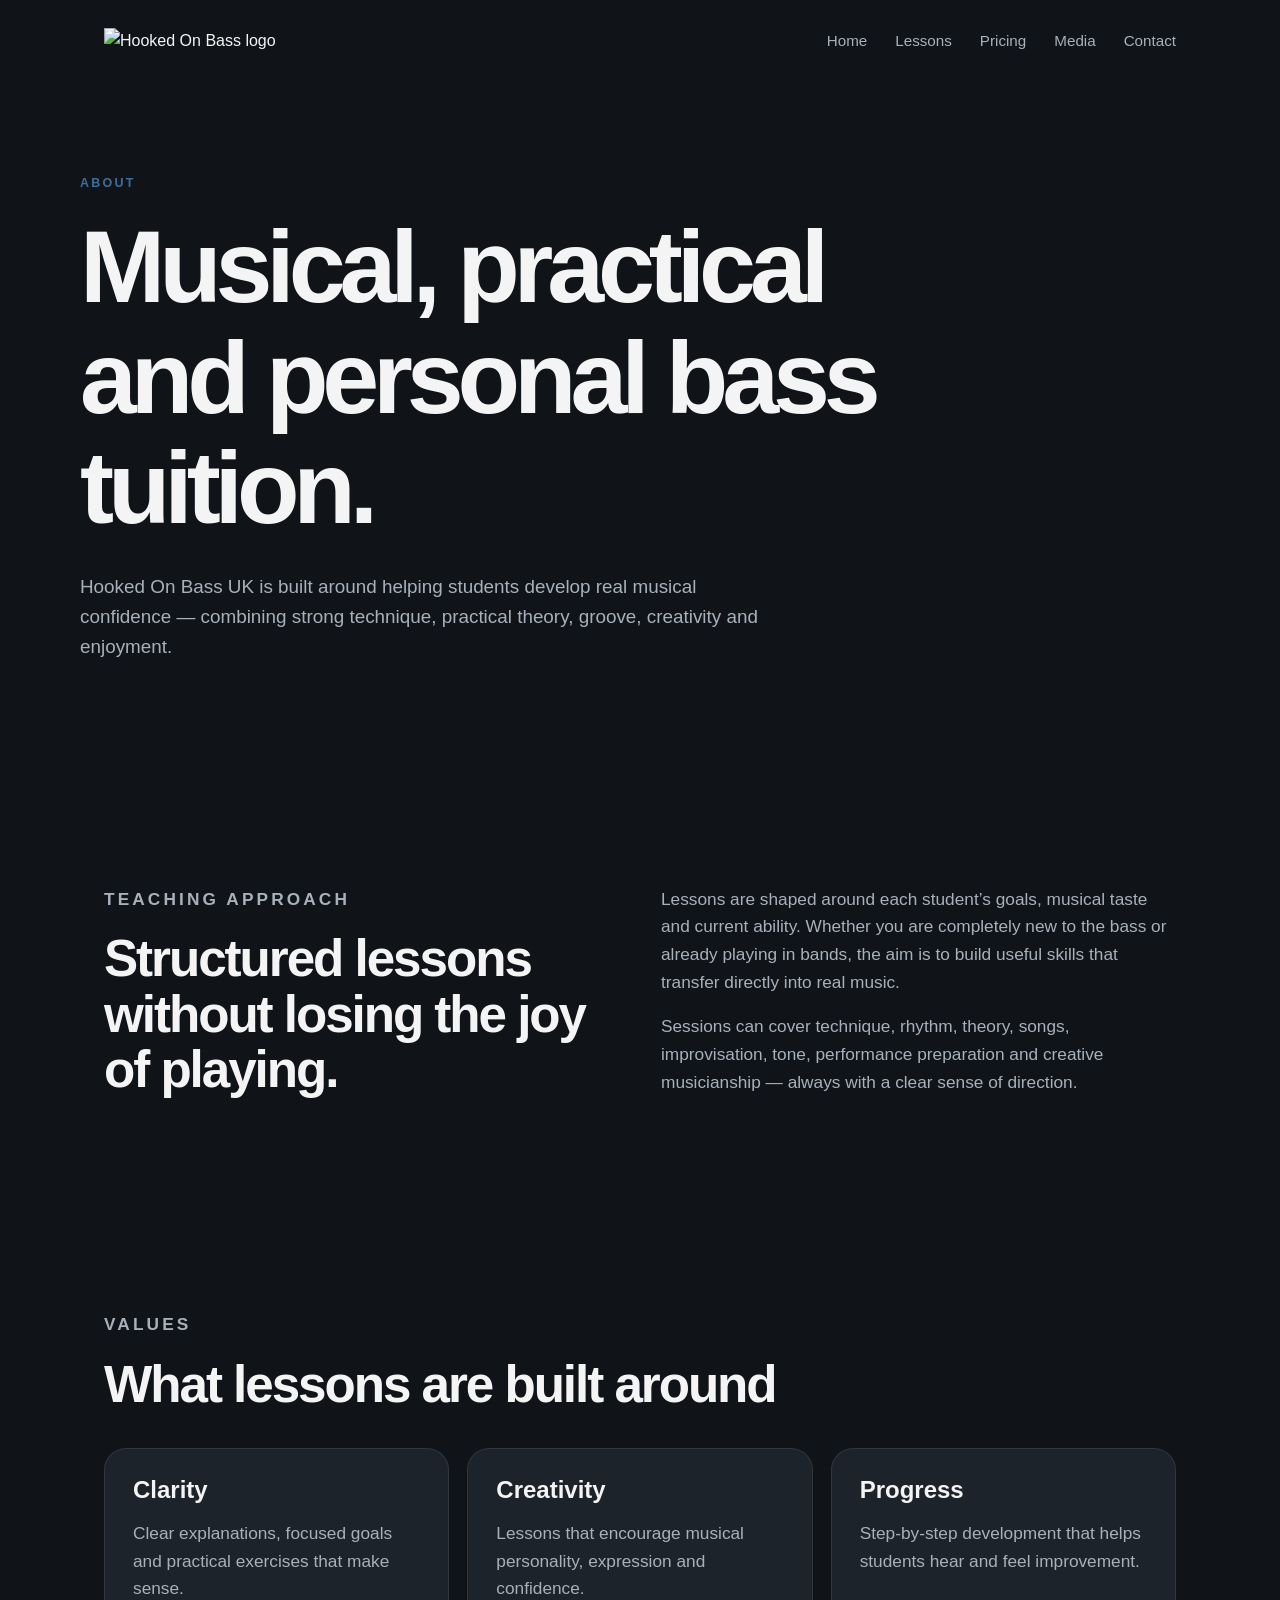
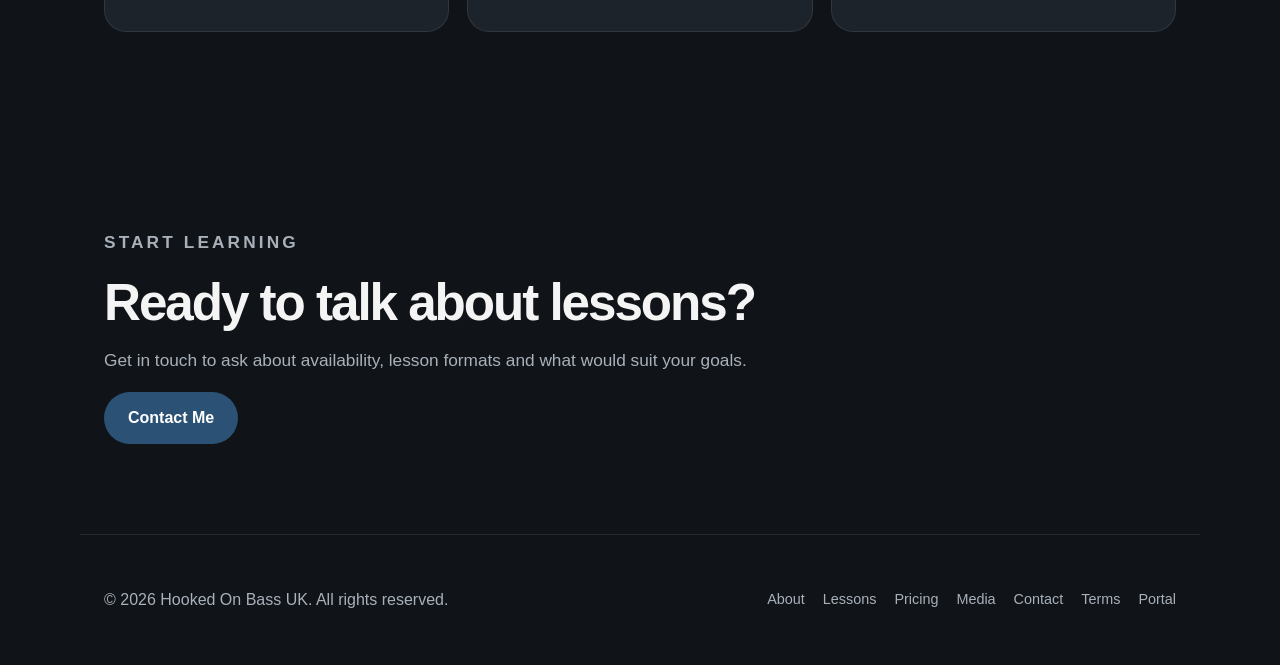
==== about.html @ 7a0a2a99 "Initial Hooked On Bass website" ====
<!DOCTYPE html>
<html lang="en">
<head>
  <meta charset="UTF-8" />
  <meta name="viewport" content="width=device-width, initial-scale=1.0" />
  <title>About | Hooked On Bass UK</title>
  <meta name="description" content="Learn more about Hooked On Bass UK and private bass guitar tuition." />
  <link rel="stylesheet" href="style.css" />
<link rel="icon" type="image/png" href="logos/favicon.png" />
</head>

<body>
  <header class="site-header">
    <a href="index.html" class="logo-link">
      <img src="logos/hooked-on-bass-logo.png" alt="Hooked On Bass logo" class="site-logo" />
    </a>

    <nav class="main-nav">
      <a href="index.html">Home</a>
      <a href="lessons.html">Lessons</a>
      <a href="pricing.html">Pricing</a>
      <a href="media.html">Media</a>
      <a href="contact.html">Contact</a>
    </nav>
  </header>

  <main>
    <section class="hero page-hero">
      <div class="hero-content">
        <p class="eyebrow">About</p>
        <h1>Musical, practical and personal bass tuition.</h1>
        <p class="hero-text">
          Hooked On Bass UK is built around helping students develop real musical confidence —
          combining strong technique, practical theory, groove, creativity and enjoyment.
        </p>
      </div>
    </section>

    <section class="section split-section">
      <div>
        <p class="eyebrow">Teaching Approach</p>
        <h2>Structured lessons without losing the joy of playing.</h2>
      </div>

      <div>
        <p>
          Lessons are shaped around each student’s goals, musical taste and current ability.
          Whether you are completely new to the bass or already playing in bands, the aim is
          to build useful skills that transfer directly into real music.
        </p>

        <p>
          Sessions can cover technique, rhythm, theory, songs, improvisation, tone,
          performance preparation and creative musicianship — always with a clear sense
          of direction.
        </p>
      </div>
    </section>

    <section class="section cards-section">
      <div class="section-heading">
        <p class="eyebrow">Values</p>
        <h2>What lessons are built around</h2>
      </div>

      <div class="card-grid">
        <article class="card">
          <h3>Clarity</h3>
          <p>Clear explanations, focused goals and practical exercises that make sense.</p>
        </article>

        <article class="card">
          <h3>Creativity</h3>
          <p>Lessons that encourage musical personality, expression and confidence.</p>
        </article>

        <article class="card">
          <h3>Progress</h3>
          <p>Step-by-step development that helps students hear and feel improvement.</p>
        </article>
      </div>
    </section>

    <section class="section contact-section">
      <div class="section-inner">
        <p class="eyebrow">Start Learning</p>
        <h2>Ready to talk about lessons?</h2>
        <p>
          Get in touch to ask about availability, lesson formats and what would suit your goals.
        </p>
        <a href="contact.html" class="button primary-button">Contact Me</a>
      </div>
    </section>
  </main>

<footer class="site-footer">
  <div class="footer-inner">
    <p>© <span id="year"></span> Hooked On Bass UK. All rights reserved.</p>

    <nav class="footer-nav">
      <a href="about.html">About</a>
      <a href="lessons.html">Lessons</a>
      <a href="pricing.html">Pricing</a>
      <a href="media.html">Media</a>
      <a href="contact.html">Contact</a>
      <a href="terms.html">Terms</a>
<a href="portal.html">Portal</a>
    </nav>
  </div>
</footer>

  <script src="script.js"></script>
</body>
</html>
---- style.css ----
:root {
  --bg: #101418;
  --bg-soft: #171c22;
  --bg-card: #1c232b;
  --text: #f4f4f4;
  --muted: #a8b0ba;
  --blue: #2b5275;
  --blue-light: #3d6f9d;
  --border: rgba(255, 255, 255, 0.09);
  --max-width: 1120px;
}

* {
  box-sizing: border-box;
}

html {
  scroll-behavior: smooth;
}

body {
  margin: 0;
  background: var(--bg);
  color: var(--text);
  font-family: Arial, Helvetica, sans-serif;
  line-height: 1.6;
}

a {
  color: inherit;
  text-decoration: none;
}

.site-header {
  width: 100%;
  max-width: var(--max-width);
  margin: 0 auto;
  padding: 28px 24px;
  display: flex;
  align-items: center;
  justify-content: space-between;
}

.site-logo {
  width: 190px;
  height: auto;
  display: block;
}

.main-nav {
  display: flex;
  gap: 28px;
  font-size: 0.95rem;
  color: var(--muted);
}

.main-nav a:hover {
  color: var(--text);
}

.hero {
  min-height: 78vh;
  display: flex;
  align-items: center;
  padding: 80px 24px;
}

.hero-content {
  max-width: var(--max-width);
  margin: 0 auto;
  width: 100%;
}

.eyebrow {
  color: var(--blue-light);
  text-transform: uppercase;
  letter-spacing: 0.18em;
  font-size: 0.78rem;
  font-weight: bold;
  margin-bottom: 18px;
}

h1,
h2,
h3 {
  line-height: 1.08;
  margin: 0;
}

h1 {
  max-width: 850px;
  font-size: clamp(3rem, 8vw, 7rem);
  letter-spacing: -0.06em;
}

h2 {
  font-size: clamp(2rem, 4vw, 4rem);
  letter-spacing: -0.04em;
}

h3 {
  font-size: 1.5rem;
}

.hero-text {
  max-width: 680px;
  color: var(--muted);
  font-size: 1.18rem;
  margin: 28px 0 36px;
}

.hero-actions {
  display: flex;
  flex-wrap: wrap;
  gap: 14px;
}

.button {
  display: inline-flex;
  align-items: center;
  justify-content: center;
  border-radius: 999px;
  padding: 13px 24px;
  font-weight: bold;
  transition: 0.2s ease;
}

.primary-button {
  background: var(--blue);
  color: white;
}

.primary-button:hover {
  background: var(--blue-light);
}

.secondary-button {
  border: 1px solid var(--border);
  color: var(--text);
}

.secondary-button:hover {
  border-color: var(--blue-light);
}

.section {
  max-width: var(--max-width);
  margin: 0 auto;
  padding: 90px 24px;
}

.section-inner {
  max-width: 760px;
}

.section p {
  color: var(--muted);
  font-size: 1.08rem;
}

.section-heading {
  max-width: 760px;
  margin-bottom: 36px;
}

.card-grid {
  display: grid;
  grid-template-columns: repeat(3, 1fr);
  gap: 18px;
}

.card {
  background: var(--bg-card);
  border: 1px solid var(--border);
  border-radius: 22px;
  padding: 28px;
}

.card p {
  margin-bottom: 0;
}

.split-section {
  display: grid;
  grid-template-columns: 1fr 1fr;
  gap: 42px;
  align-items: start;
}

.pricing-list {
  background: var(--bg-soft);
  border: 1px solid var(--border);
  border-radius: 22px;
  overflow: hidden;
}

.price-row {
  display: flex;
  justify-content: space-between;
  padding: 22px 26px;
  border-bottom: 1px solid var(--border);
}

.price-row:last-child {
  border-bottom: none;
}

.media-placeholder {
  min-height: 260px;
  border: 1px dashed var(--border);
  border-radius: 22px;
  background: var(--bg-soft);
  display: flex;
  align-items: center;
  justify-content: center;
  color: var(--muted);
}

.portal-preview {
  background: linear-gradient(135deg, rgba(43, 82, 117, 0.22), rgba(255, 255, 255, 0.03));
  border-radius: 28px;
}

.contact-section {
  text-align: left;
}

.site-footer {
  max-width: var(--max-width);
  margin: 0 auto;
  padding: 36px 24px;
  color: var(--muted);
  border-top: 1px solid var(--border);
}

@media (max-width: 800px) {
  .site-header {
    flex-direction: column;
    gap: 22px;
  }

  .main-nav {
    gap: 18px;
    flex-wrap: wrap;
    justify-content: center;
  }

  .site-logo {
    width: 170px;
  }

  .hero {
    min-height: auto;
    padding-top: 60px;
  }

  .card-grid,
  .split-section {
    grid-template-columns: 1fr;
  }

  .section {
    padding: 70px 20px;
  }
}
.page-hero {
  min-height: 55vh;
}

.feature-list {
  display: grid;
  gap: 12px;
}

.feature-item {
  background: var(--bg-soft);
  border: 1px solid var(--border);
  border-radius: 16px;
  padding: 16px 18px;
  color: var(--text);
}
.pricing-cards {
  display: grid;
  grid-template-columns: repeat(3, 1fr);
  gap: 18px;
}

.price-card {
  background: var(--bg-card);
  border: 1px solid var(--border);
  border-radius: 24px;
  padding: 32px;
}

.featured-price {
  border-color: rgba(61, 111, 157, 0.7);
  box-shadow: 0 0 40px rgba(43, 82, 117, 0.18);
}

.price {
  font-size: 2.4rem;
  color: var(--text) !important;
  margin: 24px 0;
  font-weight: bold;
}

.contact-panel {
  background: var(--bg-soft);
  border: 1px solid var(--border);
  border-radius: 24px;
  padding: 32px;
}

.terms-content {
  max-width: 820px;
}

.terms-content h2 {
  font-size: 1.7rem;
  margin-top: 46px;
  margin-bottom: 14px;
}

.terms-content h2:first-child {
  margin-top: 0;
}

@media (max-width: 800px) {
  .pricing-cards {
    grid-template-columns: 1fr;
  }
}
.footer-inner {
  display: flex;
  justify-content: space-between;
  gap: 24px;
  align-items: center;
  flex-wrap: wrap;
}

.footer-nav {
  display: flex;
  gap: 18px;
  flex-wrap: wrap;
  font-size: 0.9rem;
}

.footer-nav a {
  color: var(--muted);
}

.footer-nav a:hover {
  color: var(--text);
}
::selection {
  background: var(--blue);
  color: white;
}

body {
  overflow-x: hidden;
}

img {
  max-width: 100%;
}

.main-nav a,
.footer-nav a {
  position: relative;
}

.main-nav a::after,
.footer-nav a::after {
  content: "";
  position: absolute;
  left: 0;
  bottom: -5px;
  width: 0;
  height: 1px;
  background: var(--blue-light);
  transition: width 0.2s ease;
}

.main-nav a:hover::after,
.footer-nav a:hover::after {
  width: 100%;
}

.card,
.price-card,
.contact-panel,
.media-placeholder {
  transition: transform 0.2s ease, border-color 0.2s ease;
}

.card:hover,
.price-card:hover,
.contact-panel:hover {
  transform: translateY(-4px);
  border-color: rgba(61, 111, 157, 0.55);
}

@media (max-width: 520px) {
  h1 {
    font-size: clamp(2.6rem, 14vw, 4rem);
  }

  .hero-text {
    font-size: 1rem;
  }

  .button {
    width: 100%;
  }

  .hero-actions {
    width: 100%;
  }
}
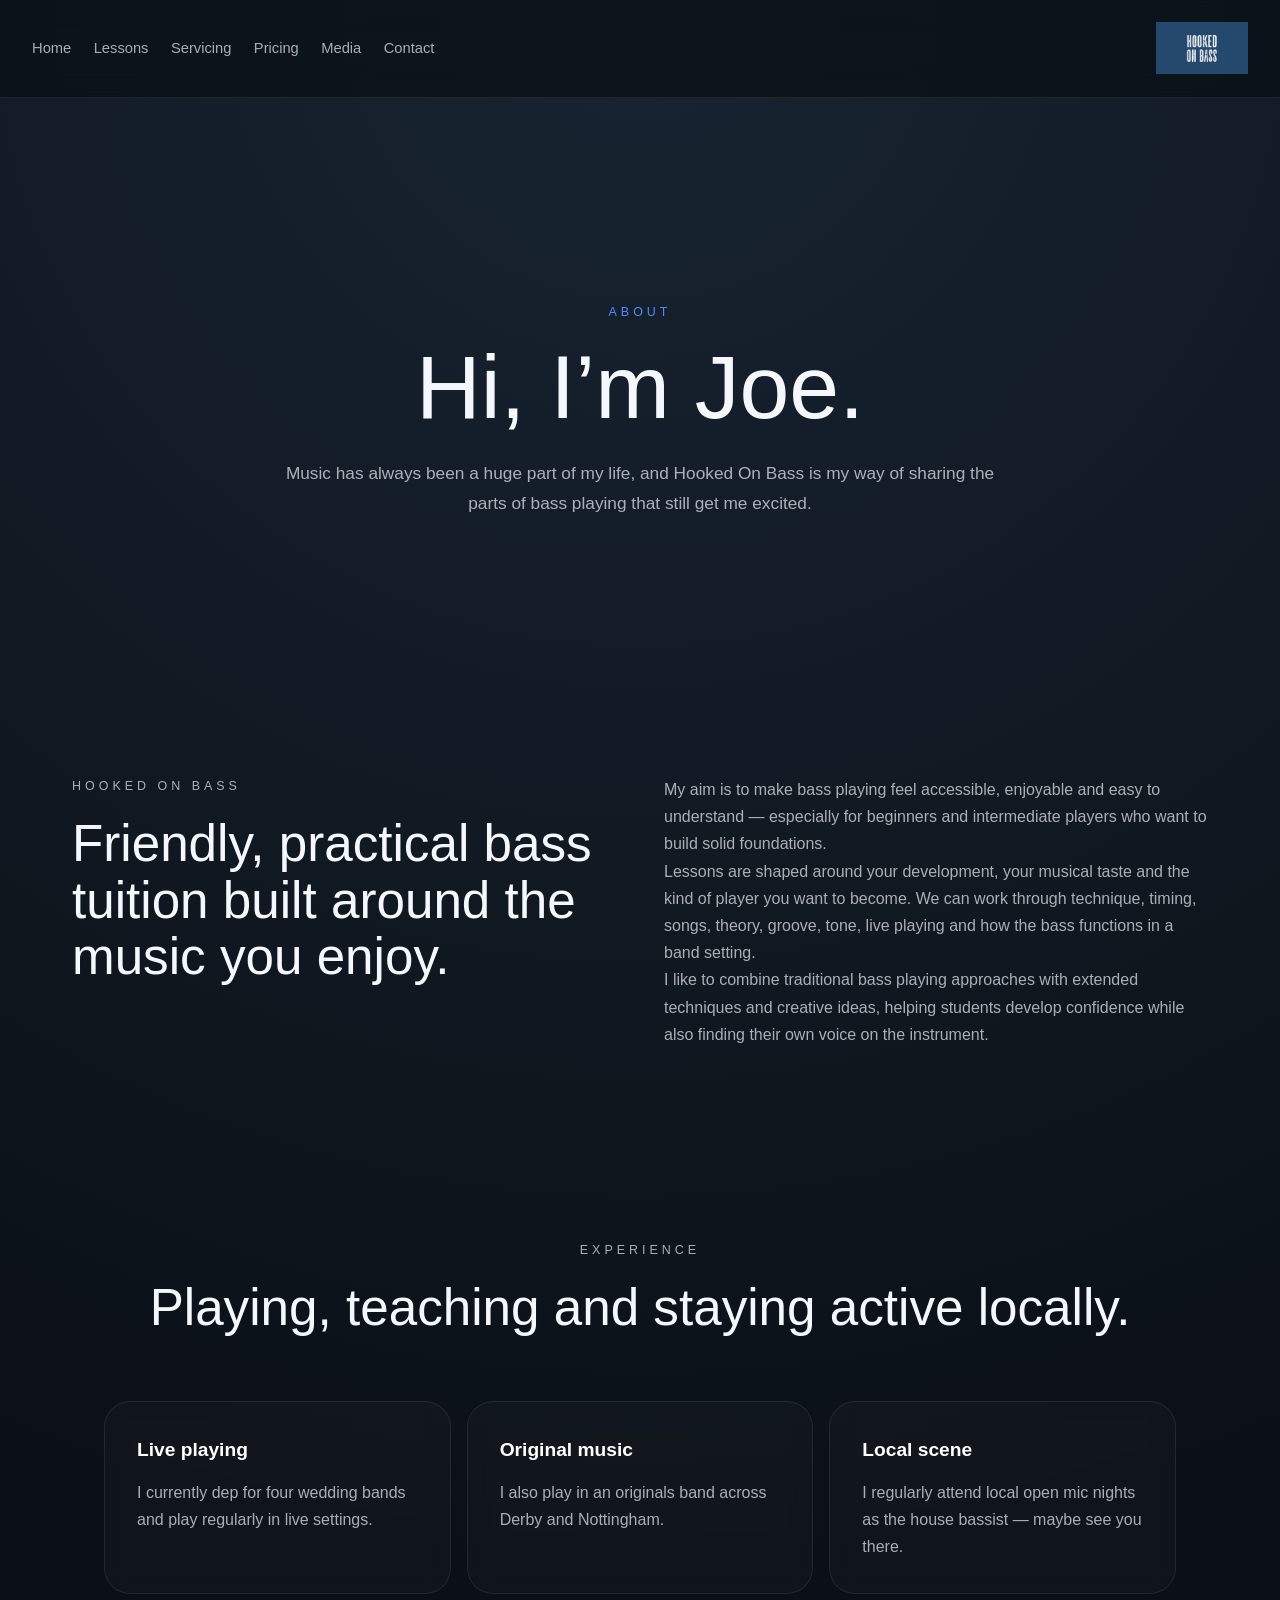
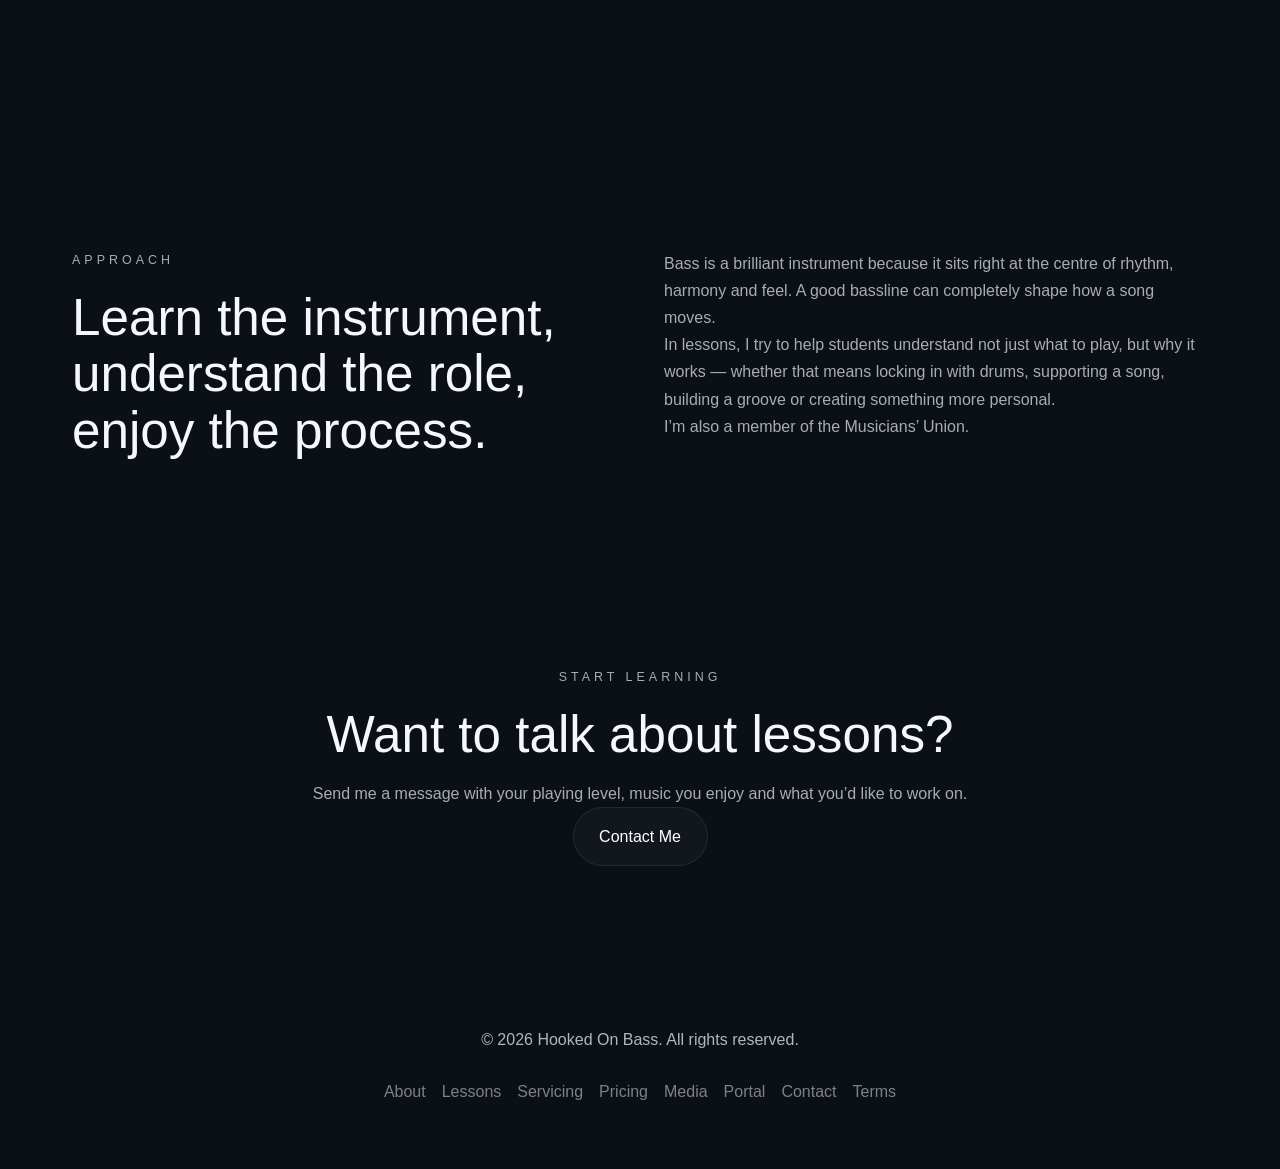
==== commit 51803270: "Updated website pages and styling" ====
--- a/about.html
+++ b/about.html
@@ -3,111 +3,172 @@
 <head>
   <meta charset="UTF-8" />
   <meta name="viewport" content="width=device-width, initial-scale=1.0" />
-  <title>About | Hooked On Bass UK</title>
-  <meta name="description" content="Learn more about Hooked On Bass UK and private bass guitar tuition." />
+
+  <title>About | Hooked On Bass</title>
+
+  <meta
+    name="description"
+    content="About Joe at Hooked On Bass — friendly private bass guitar tuition for beginners and intermediate players."
+  />
+
   <link rel="stylesheet" href="style.css" />
-<link rel="icon" type="image/png" href="logos/favicon.png" />
+  <link rel="icon" type="image/png" href="Logos/favicon.png" />
 </head>
 
 <body>
+
   <header class="site-header">
-    <a href="index.html" class="logo-link">
-      <img src="logos/hooked-on-bass-logo.png" alt="Hooked On Bass logo" class="site-logo" />
-    </a>
 
     <nav class="main-nav">
       <a href="index.html">Home</a>
       <a href="lessons.html">Lessons</a>
+      <a href="servicing.html">Servicing</a>
       <a href="pricing.html">Pricing</a>
       <a href="media.html">Media</a>
       <a href="contact.html">Contact</a>
     </nav>
+
+    <a href="index.html" class="logo-link">
+      <img
+        src="Logos/hooked-on-bass-logo.png"
+        alt="Hooked On Bass logo"
+        class="site-logo"
+      />
+    </a>
+
   </header>
 
   <main>
+
     <section class="hero page-hero">
       <div class="hero-content">
         <p class="eyebrow">About</p>
-        <h1>Musical, practical and personal bass tuition.</h1>
+
+        <h1>Hi, I’m Joe.</h1>
+
         <p class="hero-text">
-          Hooked On Bass UK is built around helping students develop real musical confidence —
-          combining strong technique, practical theory, groove, creativity and enjoyment.
+          Music has always been a huge part of my life, and Hooked On Bass is my way of sharing the parts of bass playing that still get me excited.
         </p>
       </div>
     </section>
 
     <section class="section split-section">
+
       <div>
-        <p class="eyebrow">Teaching Approach</p>
-        <h2>Structured lessons without losing the joy of playing.</h2>
+        <p class="eyebrow">Hooked On Bass</p>
+
+        <h2>Friendly, practical bass tuition built around the music you enjoy.</h2>
       </div>
 
       <div>
         <p>
-          Lessons are shaped around each student’s goals, musical taste and current ability.
-          Whether you are completely new to the bass or already playing in bands, the aim is
-          to build useful skills that transfer directly into real music.
+          My aim is to make bass playing feel accessible, enjoyable and easy to understand — especially for beginners and intermediate players who want to build solid foundations.
         </p>
 
         <p>
-          Sessions can cover technique, rhythm, theory, songs, improvisation, tone,
-          performance preparation and creative musicianship — always with a clear sense
-          of direction.
+          Lessons are shaped around your development, your musical taste and the kind of player you want to become. We can work through technique, timing, songs, theory, groove, tone, live playing and how the bass functions in a band setting.
+        </p>
+
+        <p>
+          I like to combine traditional bass playing approaches with extended techniques and creative ideas, helping students develop confidence while also finding their own voice on the instrument.
         </p>
       </div>
+
     </section>
 
     <section class="section cards-section">
+
       <div class="section-heading">
-        <p class="eyebrow">Values</p>
-        <h2>What lessons are built around</h2>
+        <p class="eyebrow">Experience</p>
+
+        <h2>Playing, teaching and staying active locally.</h2>
       </div>
 
       <div class="card-grid">
+
         <article class="card">
-          <h3>Clarity</h3>
-          <p>Clear explanations, focused goals and practical exercises that make sense.</p>
+          <h3>Live playing</h3>
+          <p>
+            I currently dep for four wedding bands and play regularly in live settings.
+          </p>
         </article>
 
         <article class="card">
-          <h3>Creativity</h3>
-          <p>Lessons that encourage musical personality, expression and confidence.</p>
+          <h3>Original music</h3>
+          <p>
+            I also play in an originals band across Derby and Nottingham.
+          </p>
         </article>
 
         <article class="card">
-          <h3>Progress</h3>
-          <p>Step-by-step development that helps students hear and feel improvement.</p>
+          <h3>Local scene</h3>
+          <p>
+            I regularly attend local open mic nights as the house bassist — maybe see you there.
+          </p>
         </article>
+
       </div>
+
+    </section>
+
+    <section class="section split-section">
+
+      <div>
+        <p class="eyebrow">Approach</p>
+
+        <h2>Learn the instrument, understand the role, enjoy the process.</h2>
+      </div>
+
+      <div>
+        <p>
+          Bass is a brilliant instrument because it sits right at the centre of rhythm, harmony and feel. A good bassline can completely shape how a song moves.
+        </p>
+
+        <p>
+          In lessons, I try to help students understand not just what to play, but why it works — whether that means locking in with drums, supporting a song, building a groove or creating something more personal.
+        </p>
+
+        <p>
+          I’m also a member of the Musicians’ Union.
+        </p>
+      </div>
+
     </section>
 
     <section class="section contact-section">
       <div class="section-inner">
         <p class="eyebrow">Start Learning</p>
-        <h2>Ready to talk about lessons?</h2>
+
+        <h2>Want to talk about lessons?</h2>
+
         <p>
-          Get in touch to ask about availability, lesson formats and what would suit your goals.
+          Send me a message with your playing level, music you enjoy and what you’d like to work on.
         </p>
+
         <a href="contact.html" class="button primary-button">Contact Me</a>
       </div>
     </section>
+
   </main>
 
-<footer class="site-footer">
-  <div class="footer-inner">
-    <p>© <span id="year"></span> Hooked On Bass UK. All rights reserved.</p>
+  <footer class="site-footer">
+    <div class="footer-inner">
 
-    <nav class="footer-nav">
-      <a href="about.html">About</a>
-      <a href="lessons.html">Lessons</a>
-      <a href="pricing.html">Pricing</a>
-      <a href="media.html">Media</a>
-      <a href="contact.html">Contact</a>
-      <a href="terms.html">Terms</a>
-<a href="portal.html">Portal</a>
-    </nav>
-  </div>
-</footer>
+      <p>© <span id="year"></span> Hooked On Bass. All rights reserved.</p>
+
+      <nav class="footer-nav">
+        <a href="about.html">About</a>
+        <a href="lessons.html">Lessons</a>
+        <a href="servicing.html">Servicing</a>
+        <a href="pricing.html">Pricing</a>
+        <a href="media.html">Media</a>
+        <a href="portal.html">Portal</a>
+        <a href="contact.html">Contact</a>
+        <a href="terms.html">Terms</a>
+      </nav>
+
+    </div>
+  </footer>
 
   <script src="script.js"></script>
 </body>
--- a/style.css
+++ b/style.css
@@ -1,17 +1,18 @@
+* {
+  margin: 0;
+  padding: 0;
+  box-sizing: border-box;
+}
+
 :root {
-  --bg: #101418;
-  --bg-soft: #171c22;
-  --bg-card: #1c232b;
-  --text: #f4f4f4;
-  --muted: #a8b0ba;
-  --blue: #2b5275;
-  --blue-light: #3d6f9d;
-  --border: rgba(255, 255, 255, 0.09);
-  --max-width: 1120px;
-}
-
-* {
-  box-sizing: border-box;
+  --bg: #0b1016;
+  --bg-secondary: #111923;
+  --card: #172231;
+  --border: rgba(255,255,255,0.08);
+  --text: #f4f7fb;
+  --muted: rgba(244,247,251,0.68);
+  --accent: #4d8dff;
+  --accent-soft: rgba(77,141,255,0.12);
 }
 
 html {
@@ -19,402 +20,463 @@
 }
 
 body {
-  margin: 0;
+  background:
+    radial-gradient(circle at top, #182432 0%, var(--bg) 55%);
+  color: var(--text);
+  font-family: Arial, sans-serif;
+  line-height: 1.7;
+  overflow-x: hidden;
+  min-height: 100vh;
+}
+
+img {
+  max-width: 100%;
+  display: block;
+}
+
+/* INTRO ANIMATION */
+
+.intro-overlay {
+  position: fixed;
+  inset: 0;
   background: var(--bg);
-  color: var(--text);
-  font-family: Arial, Helvetica, sans-serif;
-  line-height: 1.6;
-}
-
-a {
-  color: inherit;
+  z-index: 9999;
+  pointer-events: none;
+  animation: introFadeOut 0.55s ease forwards;
+  animation-delay: 4.25s;
+}
+
+.intro-logo {
+  position: fixed;
+  left: 50%;
+  top: 50%;
+  width: min(620px, 82vw);
+  transform: translate(-50%, -50%);
+  transform-origin: center center;
+  animation: logoFlight 4.25s cubic-bezier(0.77, 0, 0.175, 1) forwards;
+  filter: drop-shadow(0 0 30px rgba(77,141,255,0.12));
+}
+
+@keyframes logoFlight {
+  0% {
+    opacity: 0;
+    left: 50%;
+    top: 50%;
+    width: min(620px, 82vw);
+    transform: translate(-50%, -50%) scale(0.94);
+  }
+
+  12% {
+    opacity: 1;
+    left: 50%;
+    top: 50%;
+    width: min(620px, 82vw);
+    transform: translate(-50%, -50%) scale(1);
+  }
+
+  68% {
+    opacity: 1;
+    left: 50%;
+    top: 50%;
+    width: min(620px, 82vw);
+    transform: translate(-50%, -50%) scale(1);
+  }
+
+  100% {
+    opacity: 1;
+    left: calc(100vw - 2rem - 46px);
+    top: calc(1.4rem + 46px);
+    width: 92px;
+    transform: translate(-50%, -50%) scale(1);
+  }
+}
+
+@keyframes introFadeOut {
+  to {
+    opacity: 0;
+    visibility: hidden;
+  }
+}
+
+/* HEADER */
+
+.site-header {
+  position: fixed;
+  top: 0;
+  left: 0;
+  width: 100%;
+  height: auto;
+  display: flex;
+  justify-content: space-between;
+  align-items: center;
+  padding: 1.4rem 2rem;
+  z-index: 1000;
+  background: rgba(11,16,22,0.72);
+  backdrop-filter: blur(14px);
+  border-bottom: 1px solid var(--border);
+}
+
+.logo-link {
+  flex-shrink: 0;
+}
+
+.site-logo {
+  width: 92px;
+}
+
+.main-nav {
+  display: flex;
+  gap: 1.4rem;
+  flex-wrap: wrap;
+  align-items: center;
+}
+
+.main-nav a {
+  color: var(--muted);
   text-decoration: none;
-}
-
-.site-header {
-  width: 100%;
-  max-width: var(--max-width);
-  margin: 0 auto;
-  padding: 28px 24px;
+  transition: 0.3s ease;
+  font-size: 0.92rem;
+}
+
+.main-nav a:hover {
+  color: var(--accent);
+}
+
+/* MAIN */
+
+main {
+  padding-top: 140px;
+}
+
+/* HERO */
+
+.hero {
+  min-height: 72vh;
   display: flex;
   align-items: center;
-  justify-content: space-between;
-}
-
-.site-logo {
-  width: 190px;
-  height: auto;
-  display: block;
-}
-
-.main-nav {
+  justify-content: center;
+  text-align: center;
+  padding: 2rem;
+}
+
+.hero-content {
+  max-width: 920px;
+}
+
+.eyebrow {
+  text-transform: uppercase;
+  letter-spacing: 4px;
+  font-size: 0.78rem;
+  color: var(--accent);
+  margin-bottom: 1.2rem;
+}
+
+.hero h1 {
+  font-size: clamp(3rem, 7vw, 6rem);
+  font-weight: 300;
+  line-height: 1.02;
+  margin-bottom: 1.6rem;
+}
+
+.hero-text {
+  max-width: 720px;
+  margin: auto;
+  color: var(--muted);
+  font-size: 1.08rem;
+}
+
+/* BUTTONS */
+
+.hero-buttons {
+  margin-top: 2.2rem;
   display: flex;
-  gap: 28px;
-  font-size: 0.95rem;
-  color: var(--muted);
-}
-
-.main-nav a:hover {
-  color: var(--text);
-}
-
-.hero {
-  min-height: 78vh;
-  display: flex;
-  align-items: center;
-  padding: 80px 24px;
-}
-
-.hero-content {
-  max-width: var(--max-width);
-  margin: 0 auto;
+  justify-content: center;
+  gap: 1rem;
+  flex-wrap: wrap;
+}
+
+.hero-buttons a,
+.button,
+.primary-button,
+.secondary-button {
+  text-decoration: none;
+  color: white;
+  border: 1px solid var(--border);
+  background: rgba(255,255,255,0.03);
+  padding: 0.95rem 1.6rem;
+  border-radius: 999px;
+  transition: 0.3s ease;
+  display: inline-block;
+}
+
+.hero-buttons a:hover,
+.button:hover,
+.primary-button:hover,
+.secondary-button:hover {
+  background: var(--accent);
+  border-color: var(--accent);
+  transform: translateY(-2px);
+}
+
+/* PHOTOS */
+
+.media-grid {
+  display: grid;
+  grid-template-columns: repeat(auto-fit, minmax(280px, 1fr));
+  gap: 1rem;
+  padding: 2rem;
+  max-width: 1400px;
+  margin: auto;
+}
+
+.media-grid img {
   width: 100%;
-}
-
-.eyebrow {
-  color: var(--blue-light);
-  text-transform: uppercase;
-  letter-spacing: 0.18em;
-  font-size: 0.78rem;
-  font-weight: bold;
-  margin-bottom: 18px;
-}
-
-h1,
-h2,
-h3 {
-  line-height: 1.08;
-  margin: 0;
-}
-
-h1 {
-  max-width: 850px;
-  font-size: clamp(3rem, 8vw, 7rem);
-  letter-spacing: -0.06em;
-}
-
-h2 {
-  font-size: clamp(2rem, 4vw, 4rem);
-  letter-spacing: -0.04em;
-}
-
-h3 {
-  font-size: 1.5rem;
-}
-
-.hero-text {
-  max-width: 680px;
-  color: var(--muted);
-  font-size: 1.18rem;
-  margin: 28px 0 36px;
-}
-
-.hero-actions {
-  display: flex;
-  flex-wrap: wrap;
-  gap: 14px;
-}
-
-.button {
-  display: inline-flex;
-  align-items: center;
-  justify-content: center;
-  border-radius: 999px;
-  padding: 13px 24px;
-  font-weight: bold;
-  transition: 0.2s ease;
-}
-
-.primary-button {
-  background: var(--blue);
+  height: 460px;
+  object-fit: cover;
+  border-radius: 24px;
+  border: 1px solid var(--border);
+}
+
+/* VIDEO */
+
+.video-section {
+  padding: 4rem 2rem;
+  max-width: 1100px;
+  margin: auto;
+}
+
+.video-section iframe {
+  width: 100%;
+  aspect-ratio: 16 / 9;
+  border: none;
+  border-radius: 24px;
+  border: 1px solid var(--border);
+}
+
+/* CARDS / NAVIGATION */
+
+.navigation-links,
+.card-grid,
+.pricing-cards {
+  display: grid;
+  grid-template-columns: repeat(auto-fit, minmax(240px, 1fr));
+  gap: 1rem;
+  max-width: 1200px;
+  margin: 4rem auto;
+  padding: 0 2rem;
+}
+
+.navigation-links a,
+.card,
+.price-card,
+.contact-panel,
+.media-placeholder,
+.feature-item,
+.pricing-list {
+  background: rgba(255,255,255,0.025);
+  border: 1px solid var(--border);
+  border-radius: 26px;
+  padding: 2rem;
   color: white;
-}
-
-.primary-button:hover {
-  background: var(--blue-light);
-}
-
-.secondary-button {
-  border: 1px solid var(--border);
-  color: var(--text);
-}
-
-.secondary-button:hover {
-  border-color: var(--blue-light);
-}
-
-.section {
-  max-width: var(--max-width);
-  margin: 0 auto;
-  padding: 90px 24px;
-}
-
-.section-inner {
-  max-width: 760px;
-}
-
+  text-decoration: none;
+  transition: 0.35s ease;
+  backdrop-filter: blur(10px);
+}
+
+.navigation-links a:hover,
+.card:hover,
+.price-card:hover {
+  transform: translateY(-4px);
+  background: var(--accent-soft);
+  border-color: rgba(77,141,255,0.35);
+}
+
+.navigation-links h3,
+.card h3,
+.price-card h3 {
+  margin-bottom: 0.8rem;
+  font-size: 1.2rem;
+}
+
+.navigation-links p,
+.card p,
+.price-card p,
 .section p {
   color: var(--muted);
-  font-size: 1.08rem;
+}
+
+/* GENERIC SECTIONS FOR OTHER PAGES */
+
+.section {
+  padding: 6rem 2rem;
+  max-width: 1200px;
+  margin: auto;
+}
+
+.section-inner {
+  max-width: 850px;
+  margin: auto;
+  text-align: center;
 }
 
 .section-heading {
-  max-width: 760px;
-  margin-bottom: 36px;
-}
-
-.card-grid {
-  display: grid;
-  grid-template-columns: repeat(3, 1fr);
-  gap: 18px;
-}
-
-.card {
-  background: var(--bg-card);
-  border: 1px solid var(--border);
-  border-radius: 22px;
-  padding: 28px;
-}
-
-.card p {
-  margin-bottom: 0;
+  text-align: center;
+  margin-bottom: 3rem;
+}
+
+.section-heading h2,
+.section h2 {
+  font-size: clamp(2rem, 4vw, 3.2rem);
+  font-weight: 300;
+  line-height: 1.1;
+  margin-bottom: 1rem;
 }
 
 .split-section {
   display: grid;
   grid-template-columns: 1fr 1fr;
-  gap: 42px;
+  gap: 3rem;
   align-items: start;
 }
 
-.pricing-list {
-  background: var(--bg-soft);
-  border: 1px solid var(--border);
-  border-radius: 22px;
-  overflow: hidden;
-}
-
-.price-row {
-  display: flex;
-  justify-content: space-between;
-  padding: 22px 26px;
-  border-bottom: 1px solid var(--border);
-}
-
-.price-row:last-child {
-  border-bottom: none;
-}
-
-.media-placeholder {
-  min-height: 260px;
-  border: 1px dashed var(--border);
-  border-radius: 22px;
-  background: var(--bg-soft);
-  display: flex;
-  align-items: center;
-  justify-content: center;
-  color: var(--muted);
-}
-
-.portal-preview {
-  background: linear-gradient(135deg, rgba(43, 82, 117, 0.22), rgba(255, 255, 255, 0.03));
-  border-radius: 28px;
-}
-
-.contact-section {
-  text-align: left;
-}
-
-.site-footer {
-  max-width: var(--max-width);
-  margin: 0 auto;
-  padding: 36px 24px;
-  color: var(--muted);
-  border-top: 1px solid var(--border);
-}
-
-@media (max-width: 800px) {
-  .site-header {
-    flex-direction: column;
-    gap: 22px;
-  }
-
-  .main-nav {
-    gap: 18px;
-    flex-wrap: wrap;
-    justify-content: center;
-  }
-
-  .site-logo {
-    width: 170px;
-  }
-
-  .hero {
-    min-height: auto;
-    padding-top: 60px;
-  }
-
-  .card-grid,
-  .split-section {
-    grid-template-columns: 1fr;
-  }
-
-  .section {
-    padding: 70px 20px;
-  }
-}
 .page-hero {
-  min-height: 55vh;
+  min-height: 60vh;
 }
 
 .feature-list {
   display: grid;
-  gap: 12px;
-}
-
-.feature-item {
-  background: var(--bg-soft);
-  border: 1px solid var(--border);
-  border-radius: 16px;
-  padding: 16px 18px;
-  color: var(--text);
-}
-.pricing-cards {
-  display: grid;
-  grid-template-columns: repeat(3, 1fr);
-  gap: 18px;
-}
-
-.price-card {
-  background: var(--bg-card);
-  border: 1px solid var(--border);
-  border-radius: 24px;
-  padding: 32px;
-}
-
-.featured-price {
-  border-color: rgba(61, 111, 157, 0.7);
-  box-shadow: 0 0 40px rgba(43, 82, 117, 0.18);
+  gap: 1rem;
 }
 
 .price {
   font-size: 2.4rem;
   color: var(--text) !important;
-  margin: 24px 0;
-  font-weight: bold;
-}
-
-.contact-panel {
-  background: var(--bg-soft);
-  border: 1px solid var(--border);
-  border-radius: 24px;
-  padding: 32px;
+  margin: 1.5rem 0;
+}
+
+.featured-price {
+  border-color: rgba(77,141,255,0.45);
+  box-shadow: 0 0 40px rgba(77,141,255,0.12);
 }
 
 .terms-content {
-  max-width: 820px;
+  max-width: 850px;
 }
 
 .terms-content h2 {
-  font-size: 1.7rem;
-  margin-top: 46px;
-  margin-bottom: 14px;
-}
-
-.terms-content h2:first-child {
-  margin-top: 0;
-}
-
-@media (max-width: 800px) {
-  .pricing-cards {
-    grid-template-columns: 1fr;
-  }
-}
+  margin-top: 2.5rem;
+}
+
+/* FOOTER */
+
+.site-footer {
+  padding: 4rem 2rem;
+  text-align: center;
+  opacity: 0.72;
+}
+
 .footer-inner {
-  display: flex;
-  justify-content: space-between;
-  gap: 24px;
-  align-items: center;
-  flex-wrap: wrap;
+  max-width: 1200px;
+  margin: auto;
 }
 
 .footer-nav {
   display: flex;
-  gap: 18px;
+  justify-content: center;
   flex-wrap: wrap;
-  font-size: 0.9rem;
+  gap: 1rem;
+  margin-top: 1.5rem;
 }
 
 .footer-nav a {
   color: var(--muted);
+  text-decoration: none;
+  transition: 0.3s ease;
 }
 
 .footer-nav a:hover {
-  color: var(--text);
-}
-::selection {
-  background: var(--blue);
-  color: white;
-}
-
-body {
-  overflow-x: hidden;
-}
-
-img {
-  max-width: 100%;
-}
-
-.main-nav a,
-.footer-nav a {
-  position: relative;
-}
-
-.main-nav a::after,
-.footer-nav a::after {
-  content: "";
-  position: absolute;
-  left: 0;
-  bottom: -5px;
-  width: 0;
-  height: 1px;
-  background: var(--blue-light);
-  transition: width 0.2s ease;
-}
-
-.main-nav a:hover::after,
-.footer-nav a:hover::after {
-  width: 100%;
-}
-
-.card,
-.price-card,
-.contact-panel,
-.media-placeholder {
-  transition: transform 0.2s ease, border-color 0.2s ease;
-}
-
-.card:hover,
-.price-card:hover,
-.contact-panel:hover {
-  transform: translateY(-4px);
-  border-color: rgba(61, 111, 157, 0.55);
-}
-
-@media (max-width: 520px) {
-  h1 {
-    font-size: clamp(2.6rem, 14vw, 4rem);
-  }
-
-  .hero-text {
-    font-size: 1rem;
-  }
-
-  .button {
-    width: 100%;
-  }
-
-  .hero-actions {
-    width: 100%;
+  color: var(--accent);
+}
+
+/* RESPONSIVE */
+
+@media (max-width: 768px) {
+
+  .site-header {
+    padding: 1rem;
+    gap: 1rem;
+  }
+
+  .site-logo {
+    width: 72px;
+  }
+
+  .main-nav {
+    gap: 0.7rem;
+  }
+
+  .main-nav a {
+    font-size: 0.82rem;
+  }
+
+  main {
+    padding-top: 130px;
+  }
+
+  .intro-logo {
+    animation: logoFlightMobile 4.25s cubic-bezier(0.77, 0, 0.175, 1) forwards;
+  }
+
+  @keyframes logoFlightMobile {
+    0% {
+      opacity: 0;
+      left: 50%;
+      top: 50%;
+      width: min(360px, 82vw);
+      transform: translate(-50%, -50%) scale(0.94);
+    }
+
+    12% {
+      opacity: 1;
+      left: 50%;
+      top: 50%;
+      width: min(360px, 82vw);
+      transform: translate(-50%, -50%) scale(1);
+    }
+
+    68% {
+      opacity: 1;
+      left: 50%;
+      top: 50%;
+      width: min(360px, 82vw);
+      transform: translate(-50%, -50%) scale(1);
+    }
+
+    100% {
+      opacity: 1;
+      left: calc(100vw - 1rem - 36px);
+      top: calc(1rem + 36px);
+      width: 72px;
+      transform: translate(-50%, -50%) scale(1);
+    }
+  }
+
+  .hero {
+    min-height: 60vh;
+  }
+
+  .hero h1 {
+    font-size: clamp(2.6rem, 12vw, 4rem);
+  }
+
+  .media-grid img {
+    height: 320px;
+  }
+
+  .navigation-links,
+  .card-grid,
+  .pricing-cards,
+  .split-section {
+    grid-template-columns: 1fr;
   }
 }
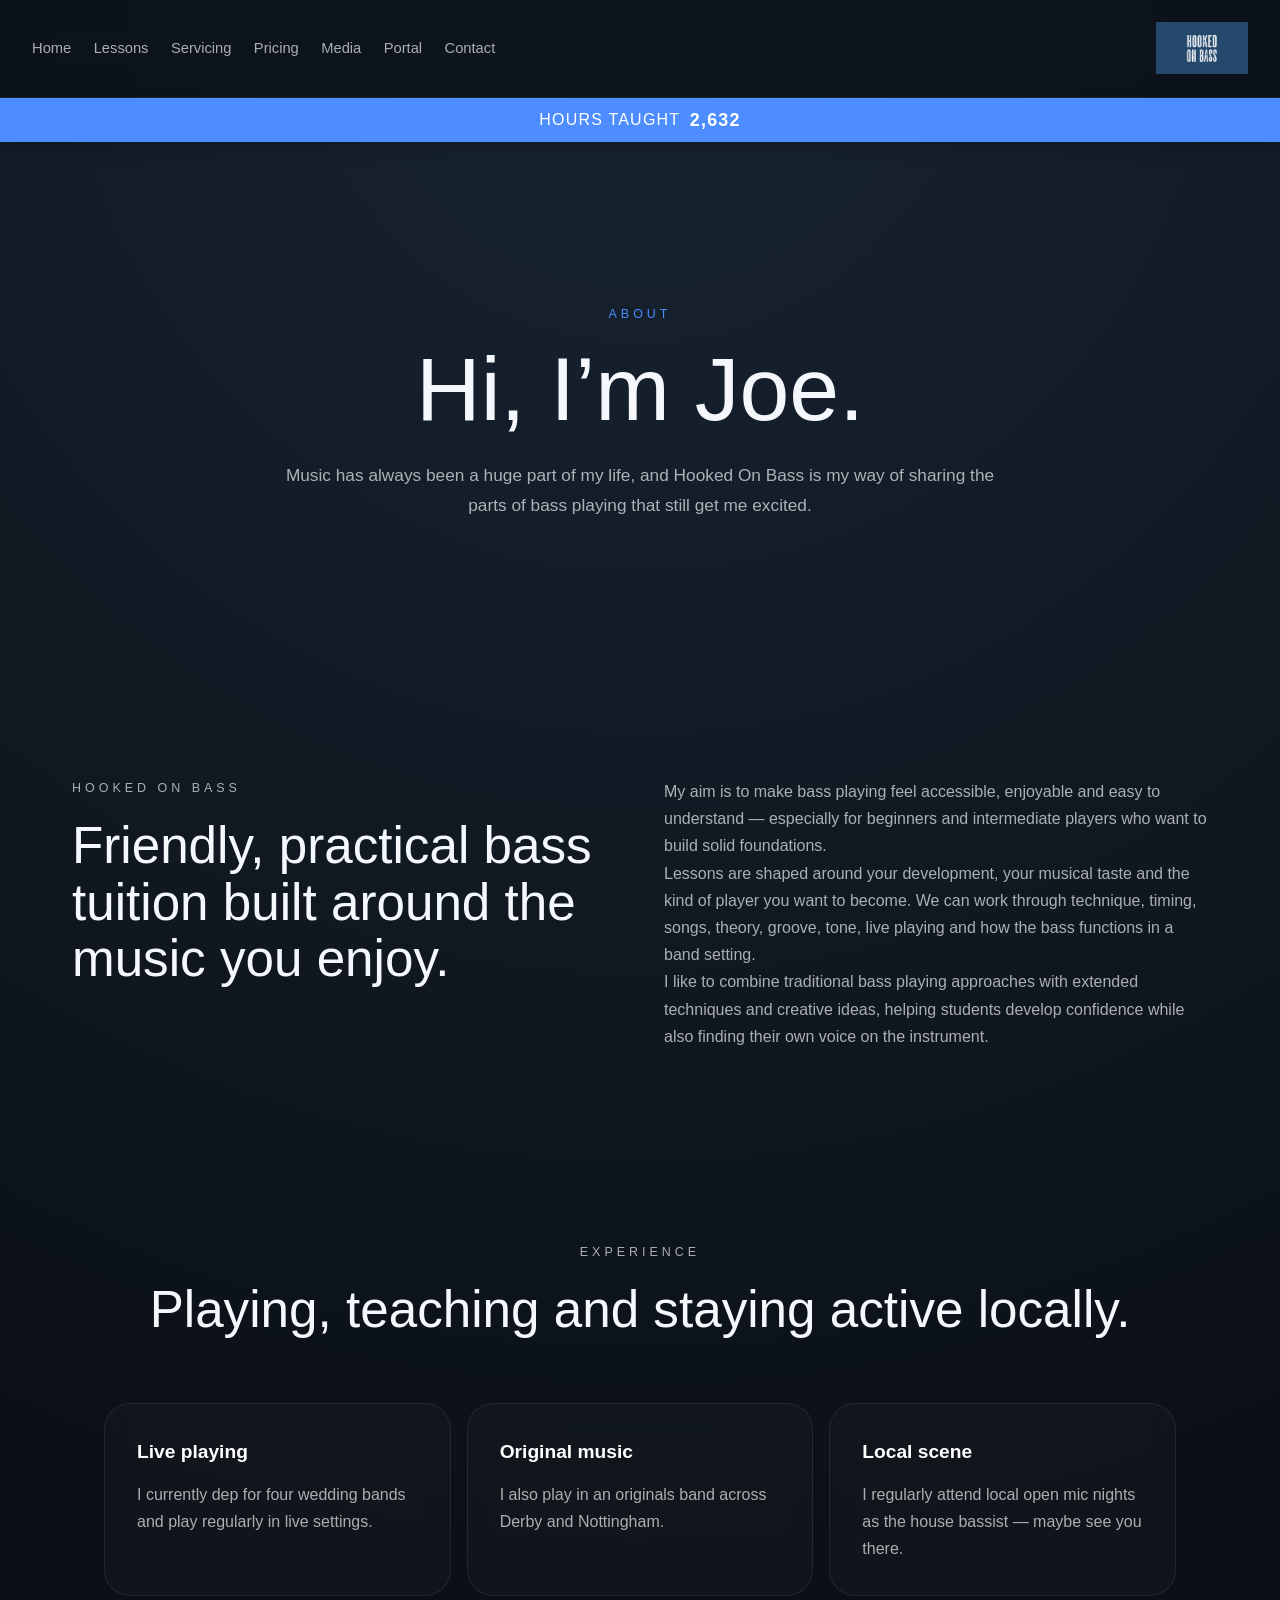
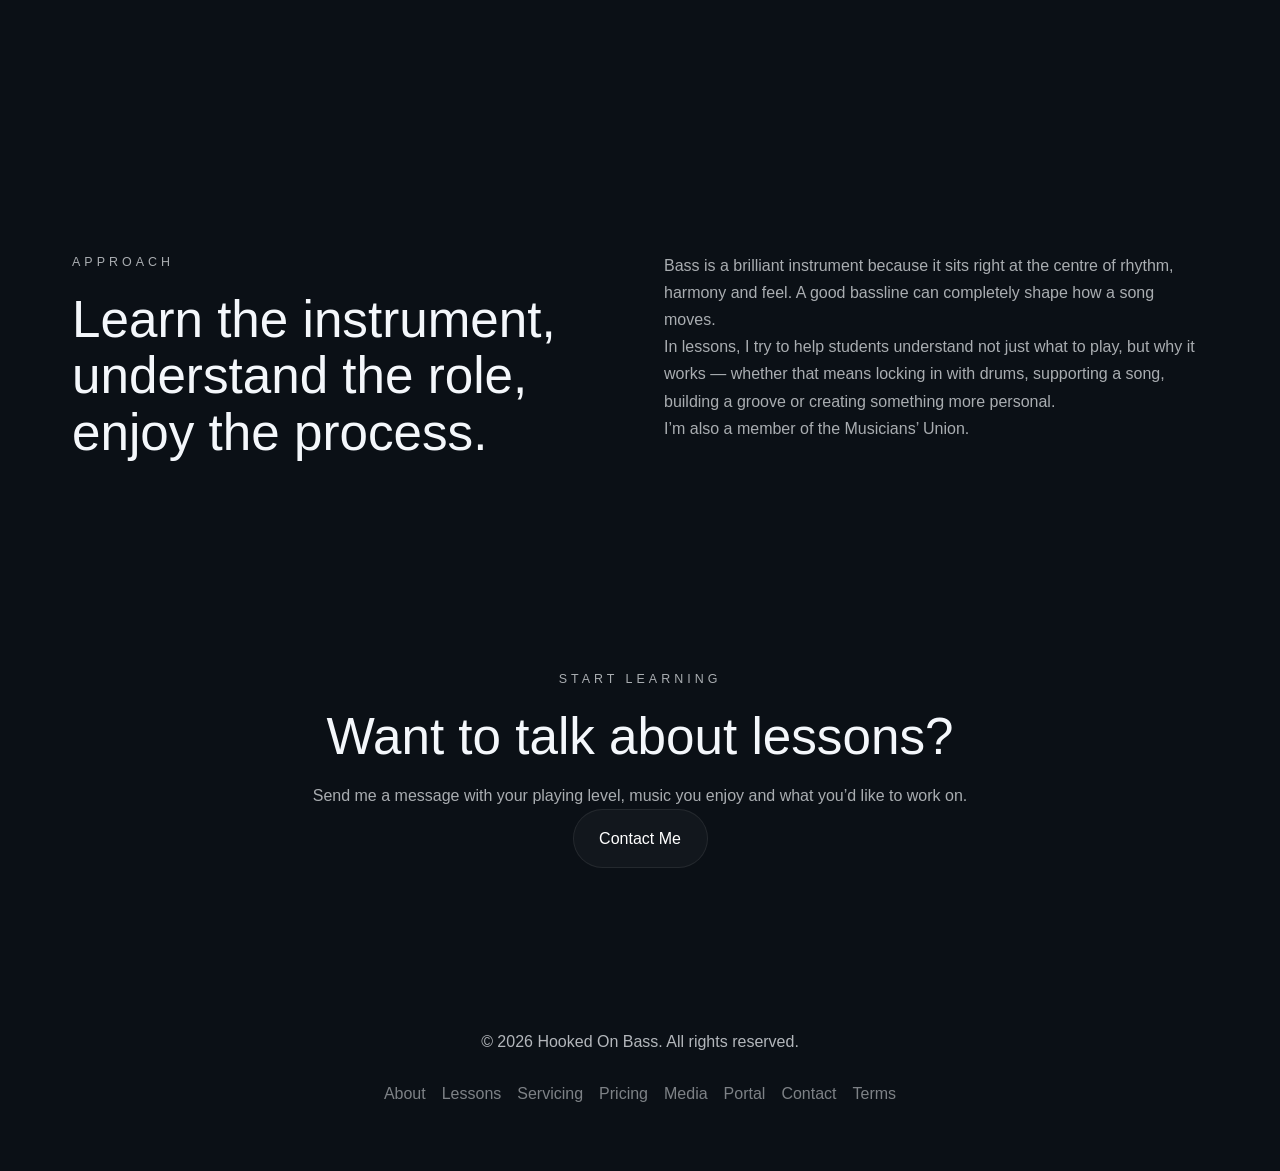
==== commit 55897e83: "Add student practice portal and hours taught banner" ====
--- a/about.html
+++ b/about.html
@@ -11,13 +11,13 @@
     content="About Joe at Hooked On Bass — friendly private bass guitar tuition for beginners and intermediate players."
   />
 
-  <link rel="stylesheet" href="style.css" />
+  <link rel="stylesheet" href="style.css?v=20260910" />
   <link rel="icon" type="image/png" href="Logos/favicon.png" />
 </head>
 
 <body>
 
-  <header class="site-header">
+<header class="site-header">
 
     <nav class="main-nav">
       <a href="index.html">Home</a>
@@ -25,6 +25,7 @@
       <a href="servicing.html">Servicing</a>
       <a href="pricing.html">Pricing</a>
       <a href="media.html">Media</a>
+      <a href="portal.html">Portal</a>
       <a href="contact.html">Contact</a>
     </nav>
 
@@ -37,6 +38,11 @@
     </a>
 
   </header>
+
+  <div class="hours-taught" role="region" aria-label="Teaching experience">
+    <span>Hours Taught</span><strong data-hours-taught>2,512</strong>
+    <noscript><small>as of 10 September 2026</small></noscript>
+  </div>
 
   <main>
 
@@ -170,6 +176,6 @@
     </div>
   </footer>
 
-  <script src="script.js"></script>
+  <script src="script.js?v=20260910"></script>
 </body>
 </html>
--- a/style.css
+++ b/style.css
@@ -13,6 +13,8 @@
   --muted: rgba(244,247,251,0.68);
   --accent: #4d8dff;
   --accent-soft: rgba(77,141,255,0.12);
+  --ticker-height: 44px;
+  --site-header-height: 137px;
 }
 
 html {
@@ -145,7 +147,39 @@
 /* MAIN */
 
 main {
-  padding-top: 140px;
+  padding-top: calc(var(--site-header-height) + var(--ticker-height));
+}
+
+/* HOURS TAUGHT */
+
+.hours-taught {
+  position: fixed;
+  inset: var(--site-header-height) 0 auto;
+  z-index: 999;
+  min-height: var(--ticker-height);
+  padding: 9px 1rem;
+  display: flex;
+  flex-wrap: wrap;
+  align-items: center;
+  justify-content: center;
+  gap: 0.6rem;
+  background: #4d8dff;
+  color: #fff;
+  font-size: 1rem;
+  line-height: 1.35;
+  letter-spacing: 0.075em;
+  text-transform: uppercase;
+  box-shadow: 0 4px 18px rgba(0,0,0,0.18);
+}
+
+.hours-taught strong {
+  font-size: 1.12rem;
+  font-variant-numeric: tabular-nums;
+}
+
+.hours-taught small {
+  font-size: 0.9rem;
+  text-transform: none;
 }
 
 /* HERO */
@@ -420,7 +454,7 @@
   }
 
   main {
-    padding-top: 130px;
+    padding-top: calc(var(--site-header-height) + var(--ticker-height));
   }
 
   .intro-logo {
@@ -479,4 +513,9 @@
   .split-section {
     grid-template-columns: 1fr;
   }
-}+}
+
+@media (prefers-reduced-motion: reduce) {
+  html { scroll-behavior: auto; }
+  .intro-overlay { display: none; }
+}
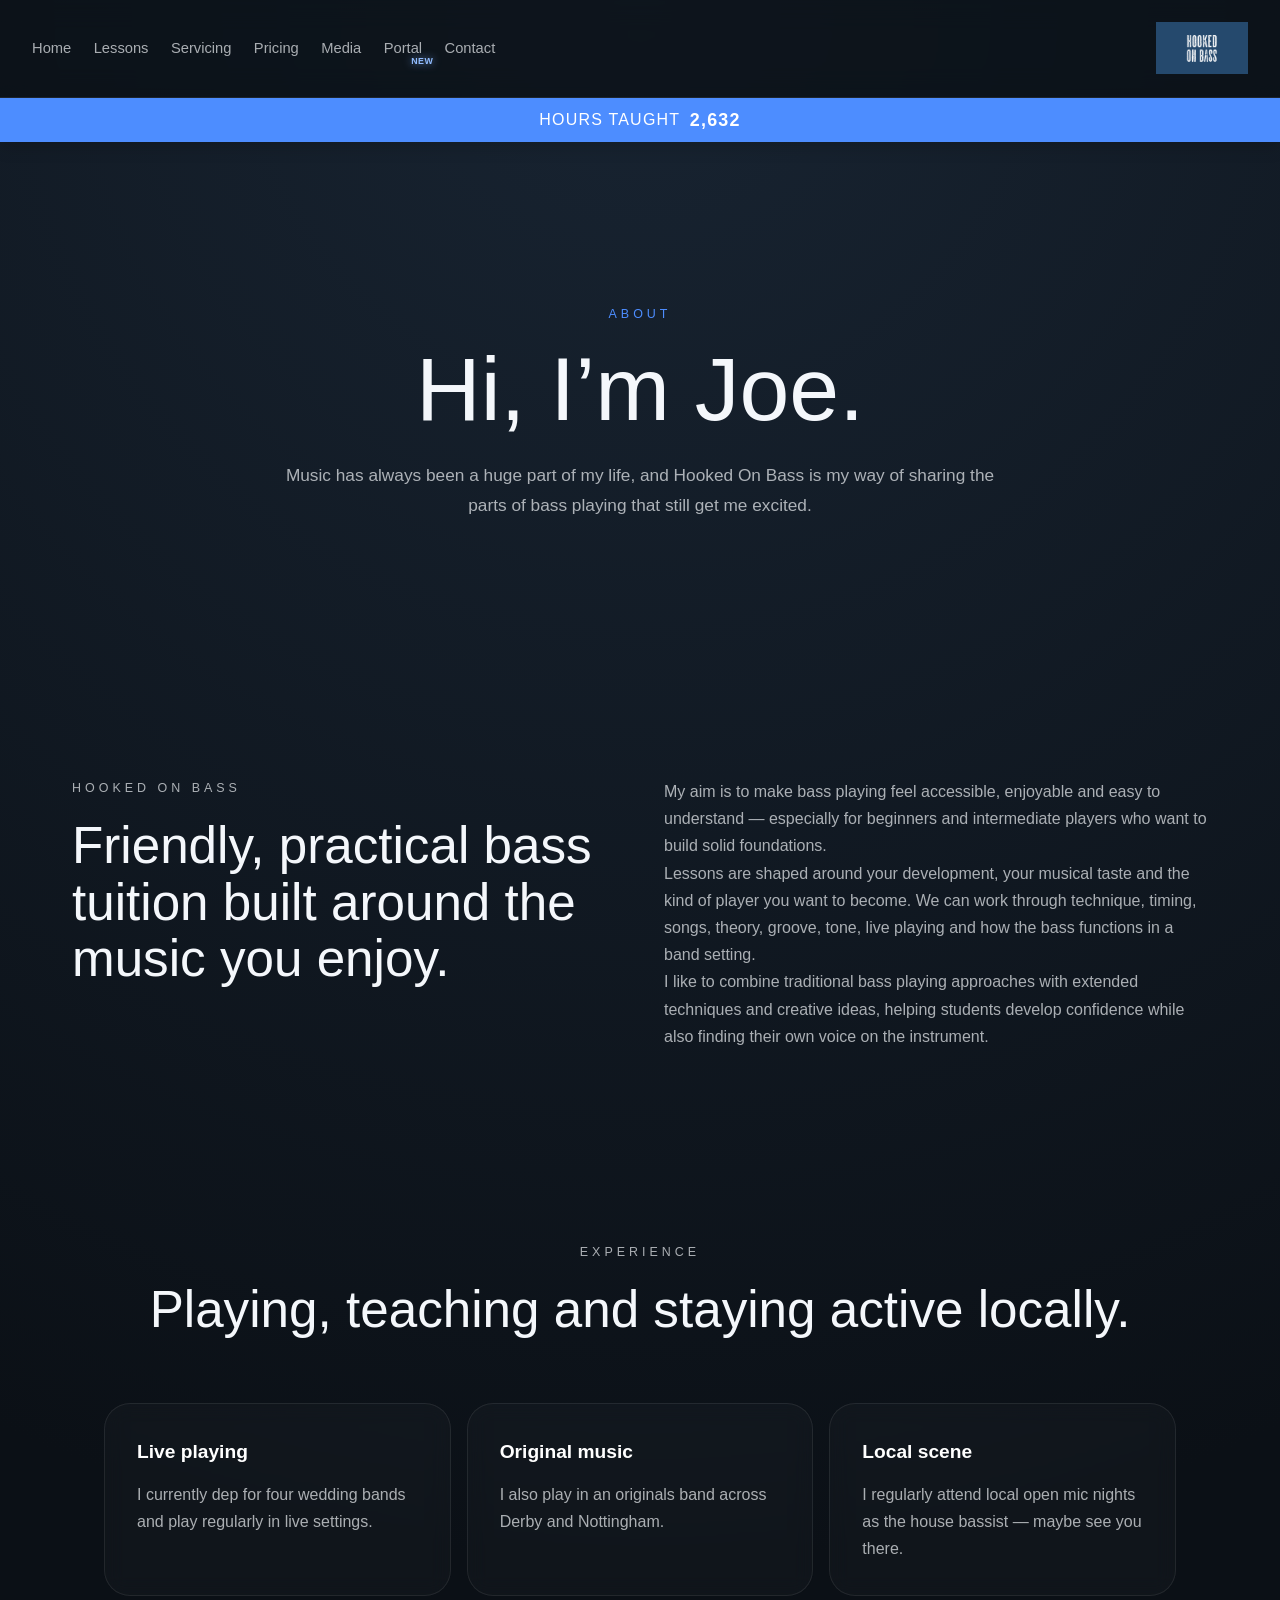
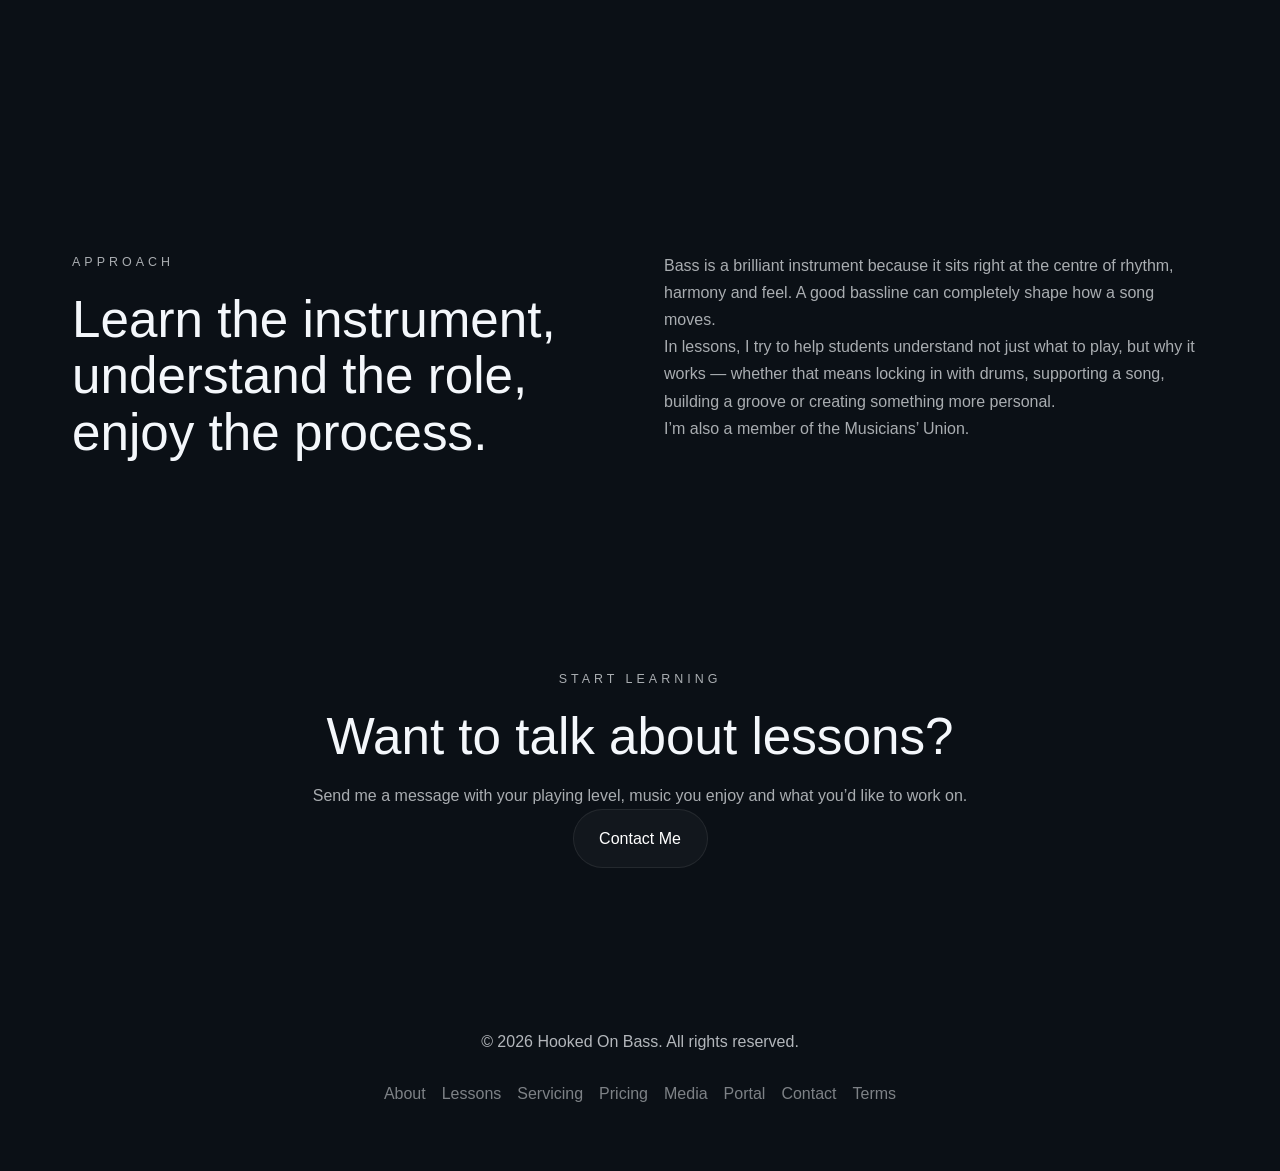
==== commit 457b8aad: "Improve iPhone audio compatibility" ====
--- a/about.html
+++ b/about.html
@@ -11,7 +11,7 @@
     content="About Joe at Hooked On Bass — friendly private bass guitar tuition for beginners and intermediate players."
   />
 
-  <link rel="stylesheet" href="style.css?v=20260910" />
+  <link rel="stylesheet" href="style.css?v=20260910c" />
   <link rel="icon" type="image/png" href="Logos/favicon.png" />
 </head>
 
@@ -25,7 +25,7 @@
       <a href="servicing.html">Servicing</a>
       <a href="pricing.html">Pricing</a>
       <a href="media.html">Media</a>
-      <a href="portal.html">Portal</a>
+      <a href="portal.html">Portal<span class="nav-new-badge">New</span></a>
       <a href="contact.html">Contact</a>
     </nav>
 
@@ -178,4 +178,4 @@
 
   <script src="script.js?v=20260910"></script>
 </body>
-</html>+</html>
--- a/style.css
+++ b/style.css
@@ -134,10 +134,31 @@
 }
 
 .main-nav a {
+  position: relative;
   color: var(--muted);
   text-decoration: none;
   transition: 0.3s ease;
   font-size: 0.92rem;
+}
+
+.nav-new-badge {
+  position: absolute;
+  top: 1.35rem;
+  right: -0.7rem;
+  color: #91bcff;
+  font-size: 0.55rem;
+  font-weight: 700;
+  line-height: 1;
+  letter-spacing: 0.06em;
+  text-transform: uppercase;
+  text-shadow: 0 0 9px rgba(145,188,255,0.75);
+  pointer-events: none;
+  animation: navNewPulse 3.2s ease-in-out infinite;
+}
+
+@keyframes navNewPulse {
+  0%, 100% { opacity: 0.38; }
+  50% { opacity: 1; }
 }
 
 .main-nav a:hover {
@@ -518,4 +539,5 @@
 @media (prefers-reduced-motion: reduce) {
   html { scroll-behavior: auto; }
   .intro-overlay { display: none; }
-}
+  .nav-new-badge { animation: none; opacity: 1; }
+}
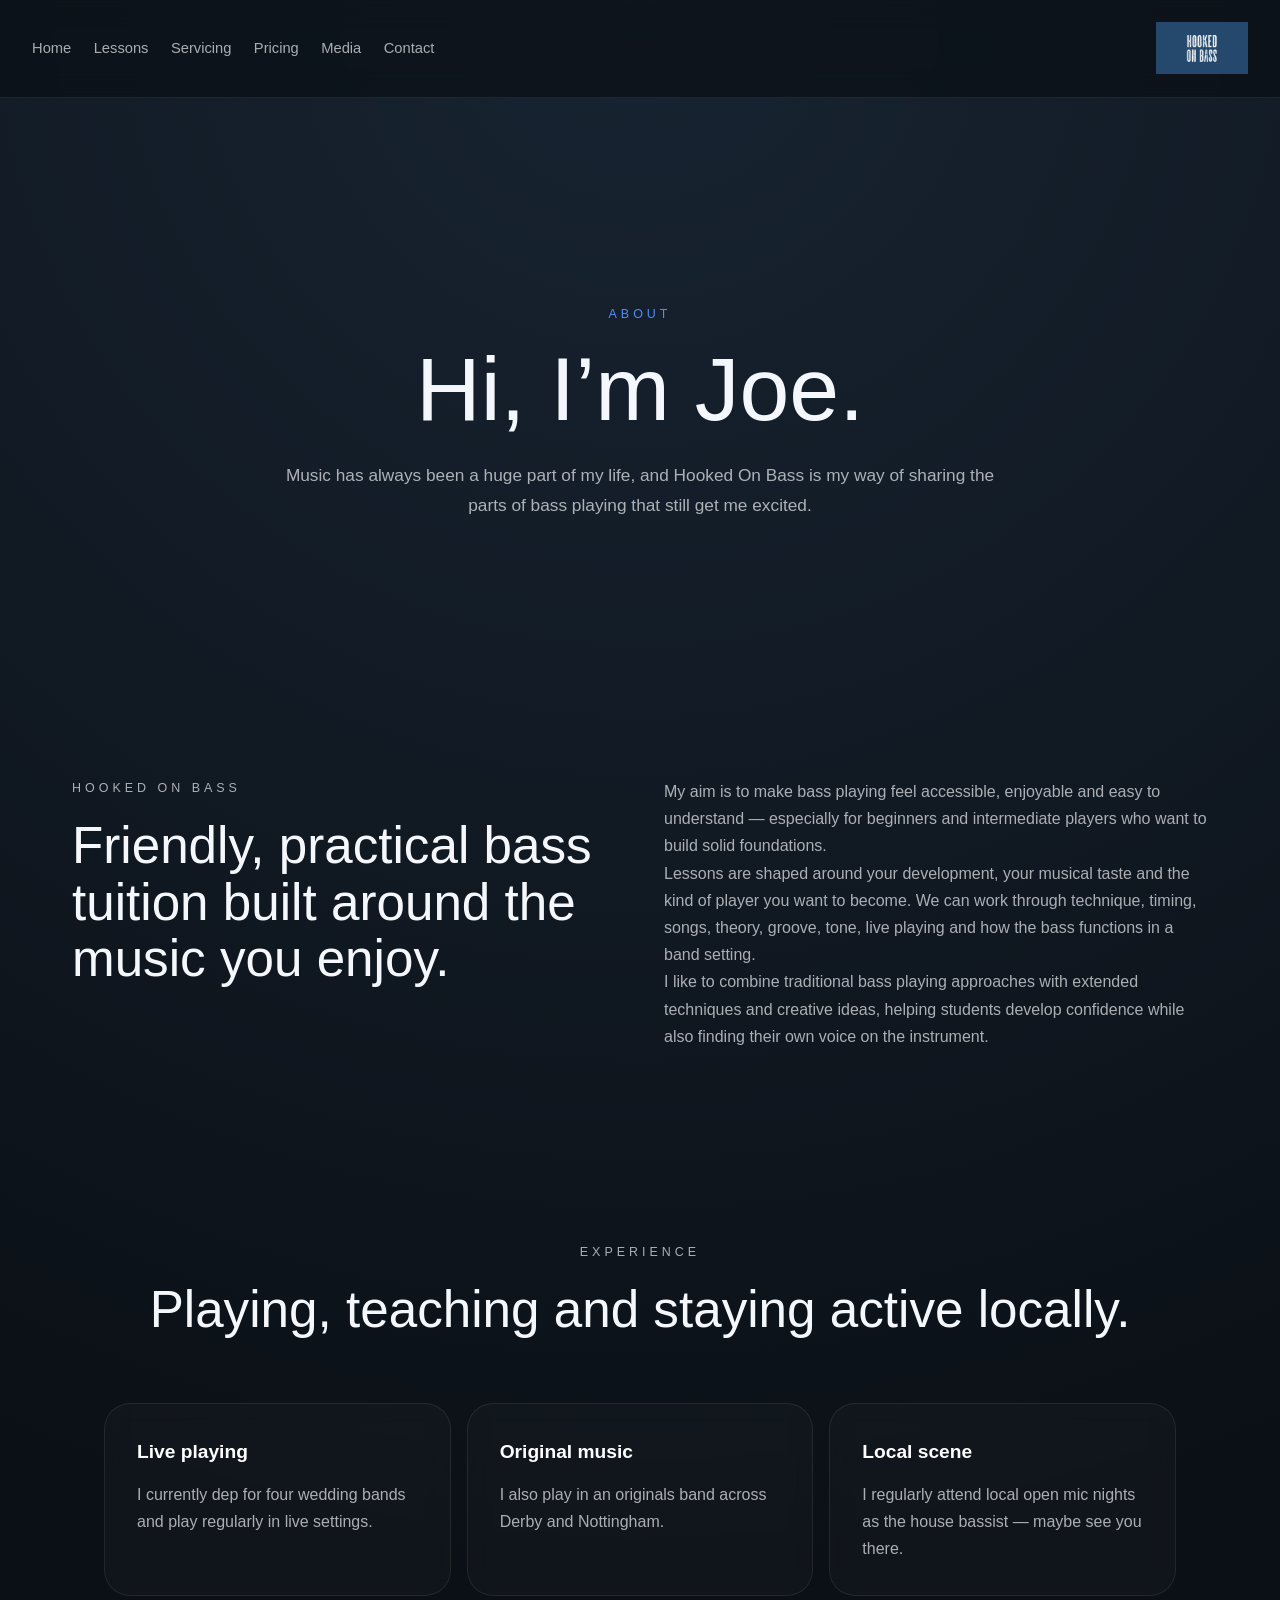
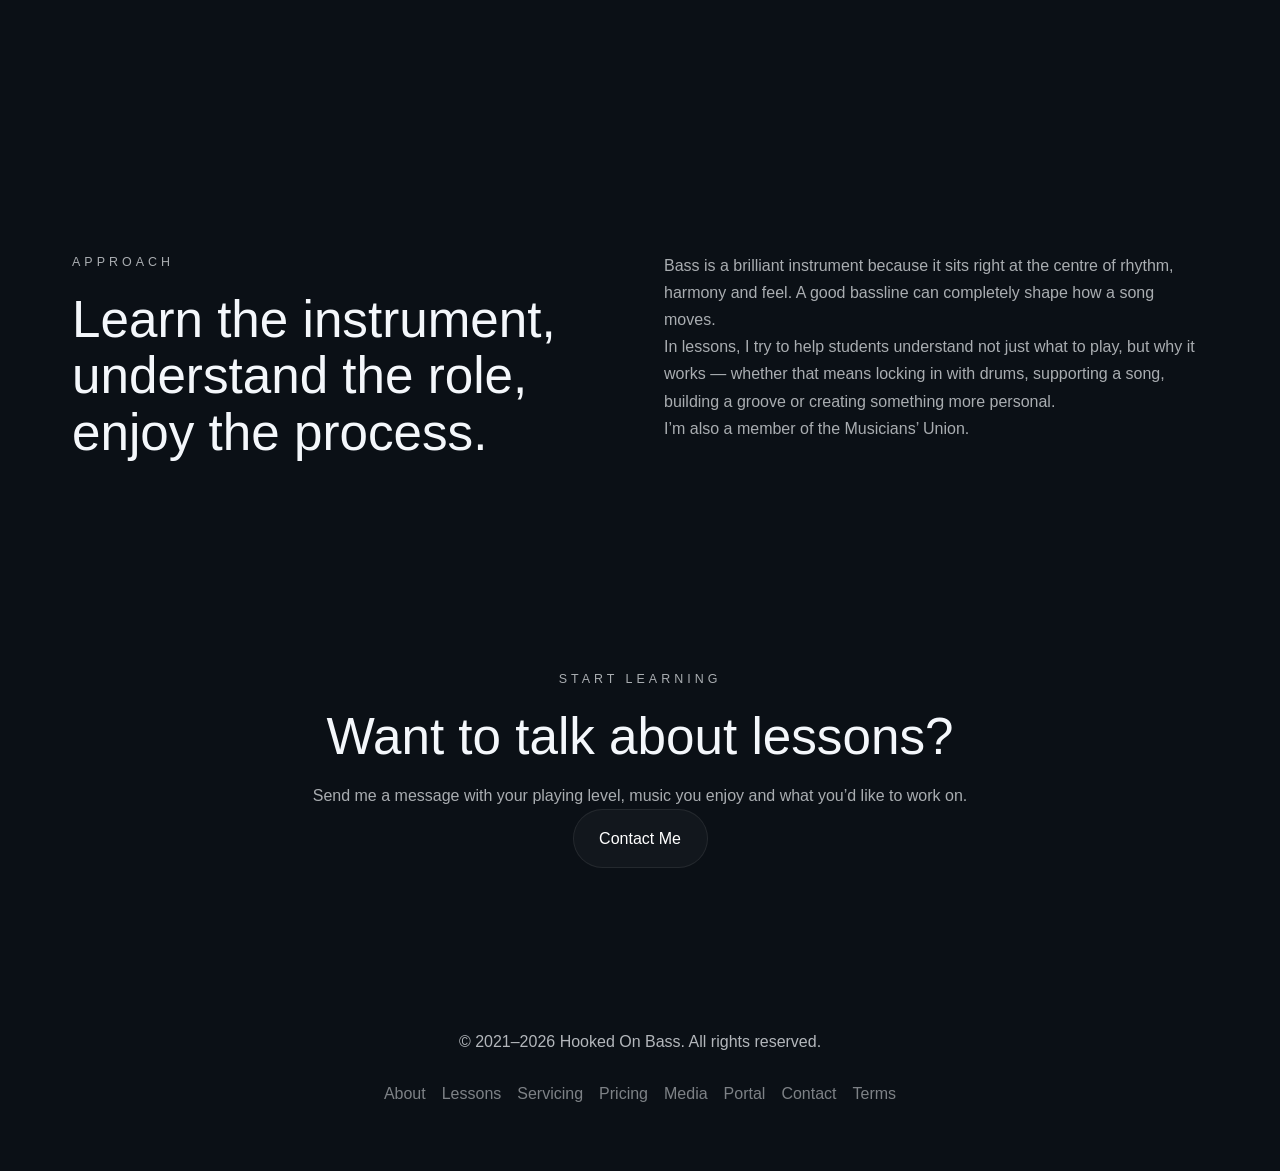
==== commit cf0a9f2e: "Update website copyright years" ====
--- a/about.html
+++ b/about.html
@@ -11,13 +11,13 @@
     content="About Joe at Hooked On Bass — friendly private bass guitar tuition for beginners and intermediate players."
   />
 
-  <link rel="stylesheet" href="style.css?v=20260910c" />
+  <link rel="stylesheet" href="style.css" />
   <link rel="icon" type="image/png" href="Logos/favicon.png" />
 </head>
 
 <body>
 
-<header class="site-header">
+  <header class="site-header">
 
     <nav class="main-nav">
       <a href="index.html">Home</a>
@@ -25,7 +25,6 @@
       <a href="servicing.html">Servicing</a>
       <a href="pricing.html">Pricing</a>
       <a href="media.html">Media</a>
-      <a href="portal.html">Portal<span class="nav-new-badge">New</span></a>
       <a href="contact.html">Contact</a>
     </nav>
 
@@ -38,11 +37,6 @@
     </a>
 
   </header>
-
-  <div class="hours-taught" role="region" aria-label="Teaching experience">
-    <span>Hours Taught</span><strong data-hours-taught>2,512</strong>
-    <noscript><small>as of 10 September 2026</small></noscript>
-  </div>
 
   <main>
 
@@ -160,7 +154,7 @@
   <footer class="site-footer">
     <div class="footer-inner">
 
-      <p>© <span id="year"></span> Hooked On Bass. All rights reserved.</p>
+      <p>© 2021–2026 Hooked On Bass. All rights reserved.</p>
 
       <nav class="footer-nav">
         <a href="about.html">About</a>
@@ -176,6 +170,6 @@
     </div>
   </footer>
 
-  <script src="script.js?v=20260910"></script>
+  <script src="script.js"></script>
 </body>
 </html>
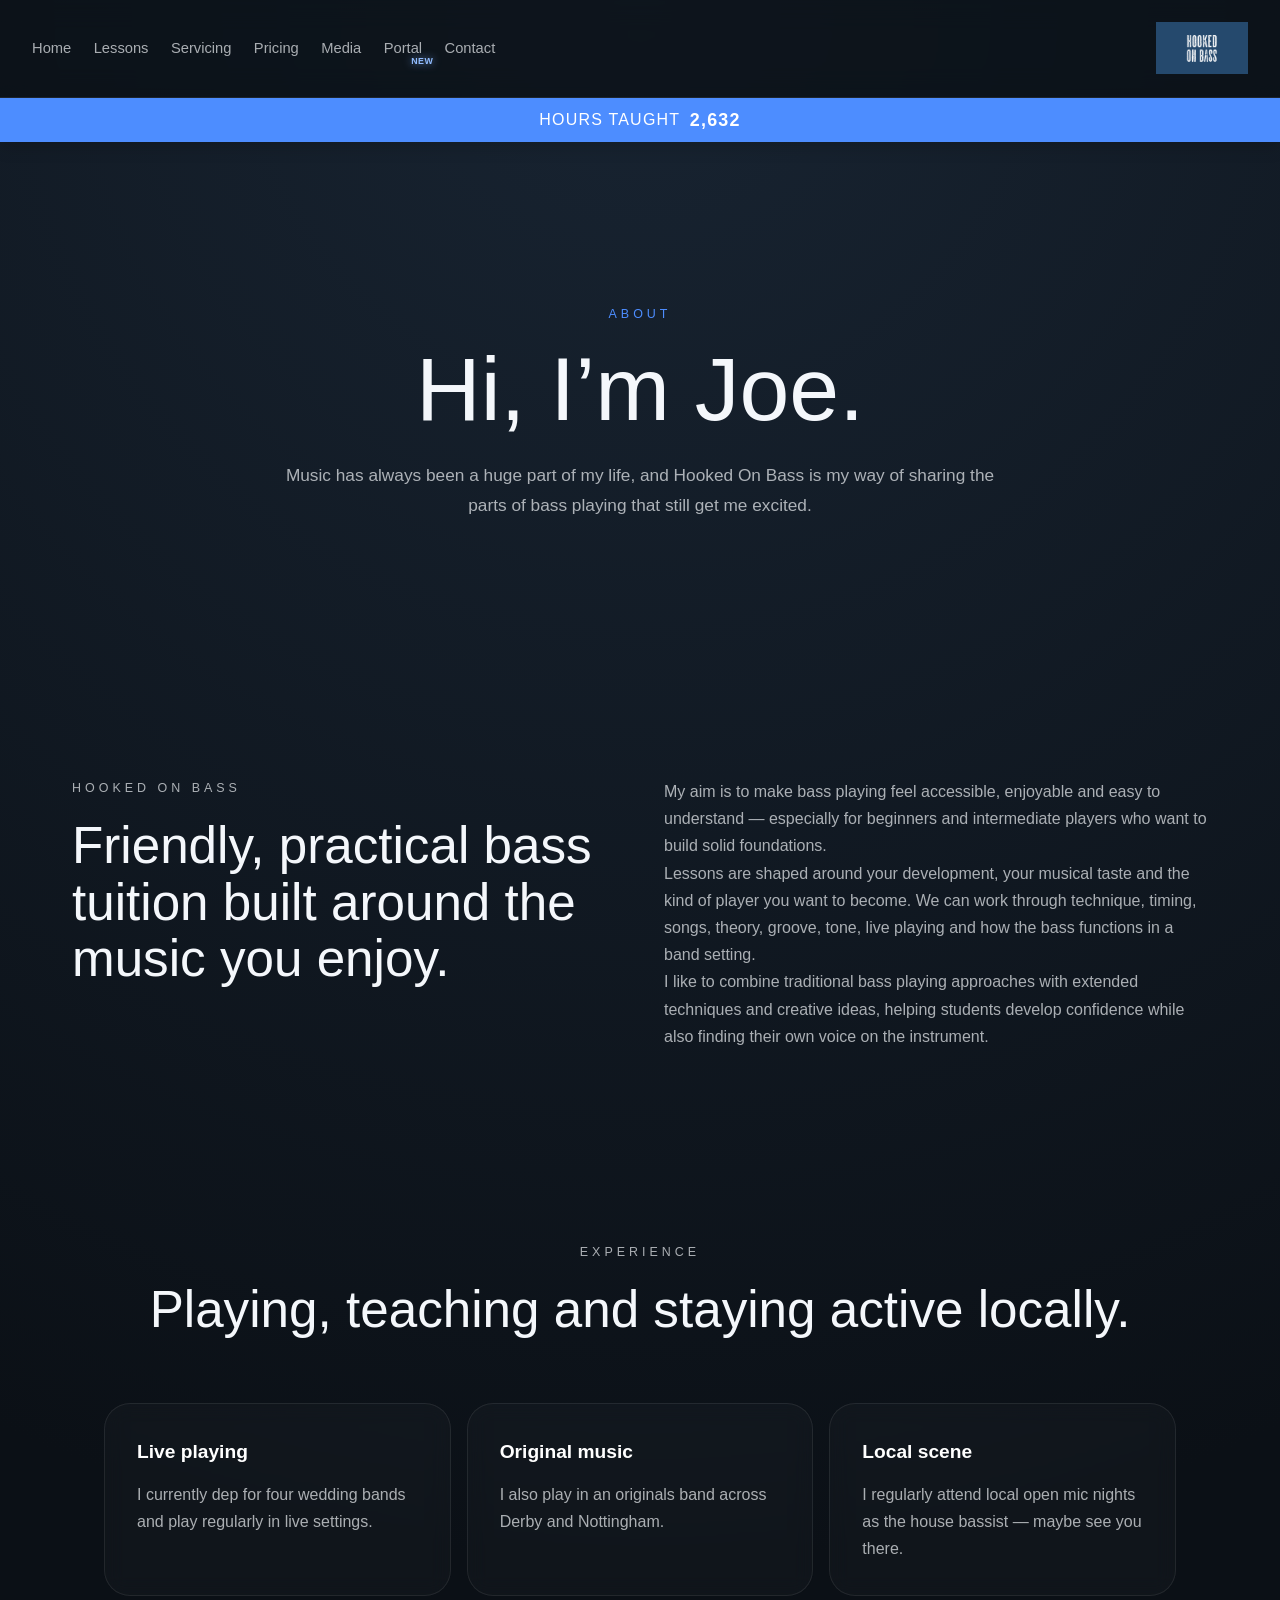
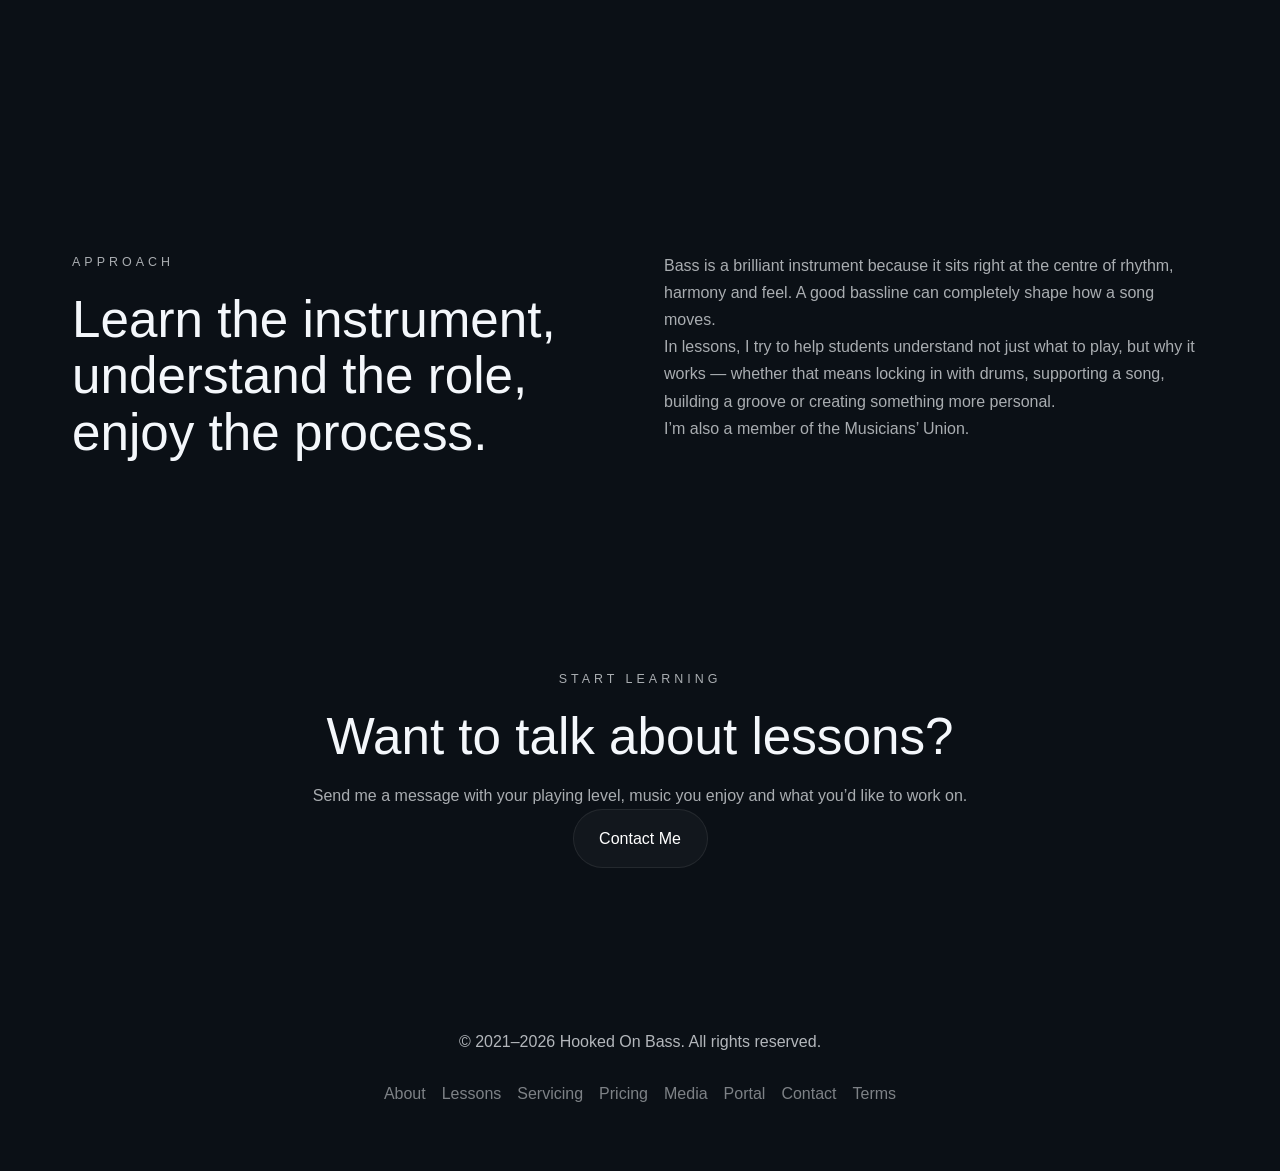
==== commit c207d93a: "Restore current website pages after stale deployment" ====
--- a/about.html
+++ b/about.html
@@ -11,13 +11,13 @@
     content="About Joe at Hooked On Bass — friendly private bass guitar tuition for beginners and intermediate players."
   />
 
-  <link rel="stylesheet" href="style.css" />
+  <link rel="stylesheet" href="style.css?v=20260910c" />
   <link rel="icon" type="image/png" href="Logos/favicon.png" />
 </head>
 
 <body>
 
-  <header class="site-header">
+<header class="site-header">
 
     <nav class="main-nav">
       <a href="index.html">Home</a>
@@ -25,6 +25,7 @@
       <a href="servicing.html">Servicing</a>
       <a href="pricing.html">Pricing</a>
       <a href="media.html">Media</a>
+      <a href="portal.html">Portal<span class="nav-new-badge">New</span></a>
       <a href="contact.html">Contact</a>
     </nav>
 
@@ -37,6 +38,11 @@
     </a>
 
   </header>
+
+  <div class="hours-taught" role="region" aria-label="Teaching experience">
+    <span>Hours Taught</span><strong data-hours-taught>2,512</strong>
+    <noscript><small>as of 10 September 2026</small></noscript>
+  </div>
 
   <main>
 
@@ -170,6 +176,6 @@
     </div>
   </footer>
 
-  <script src="script.js"></script>
+  <script src="script.js?v=20260910"></script>
 </body>
 </html>
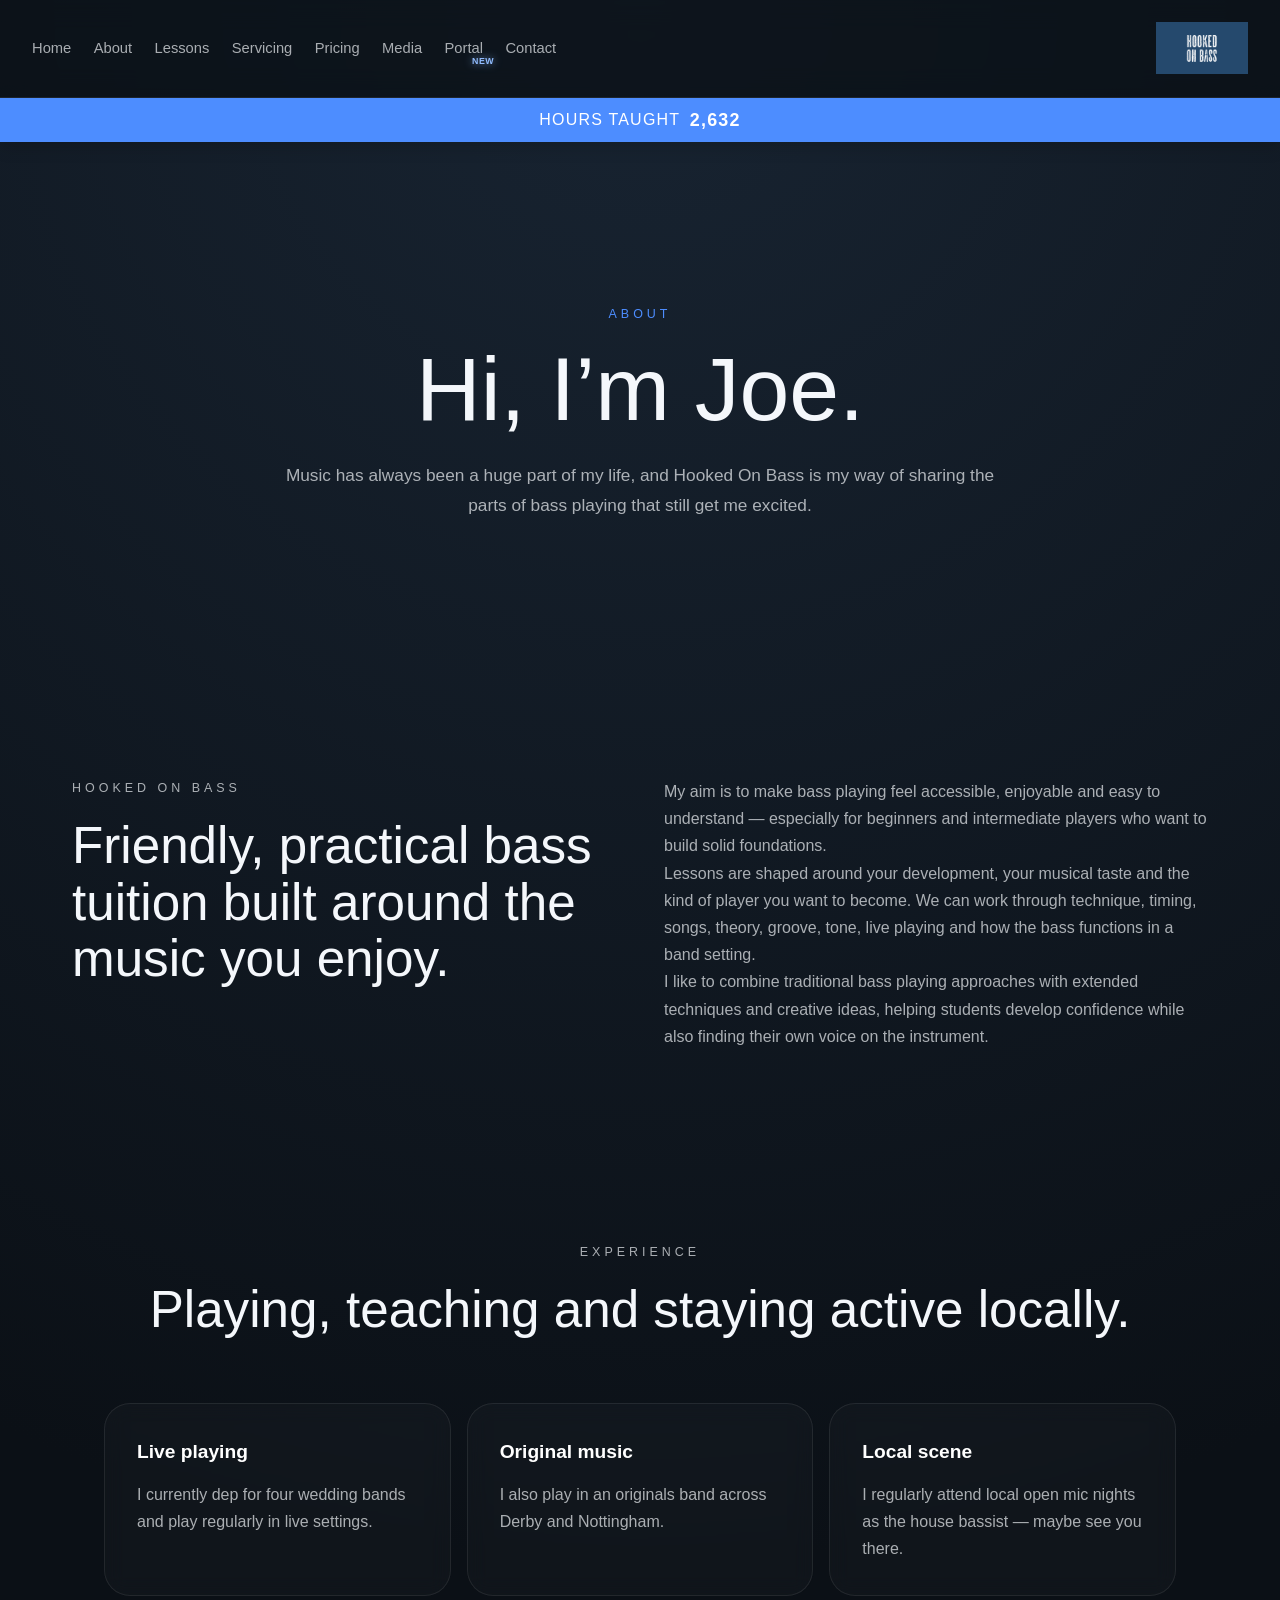
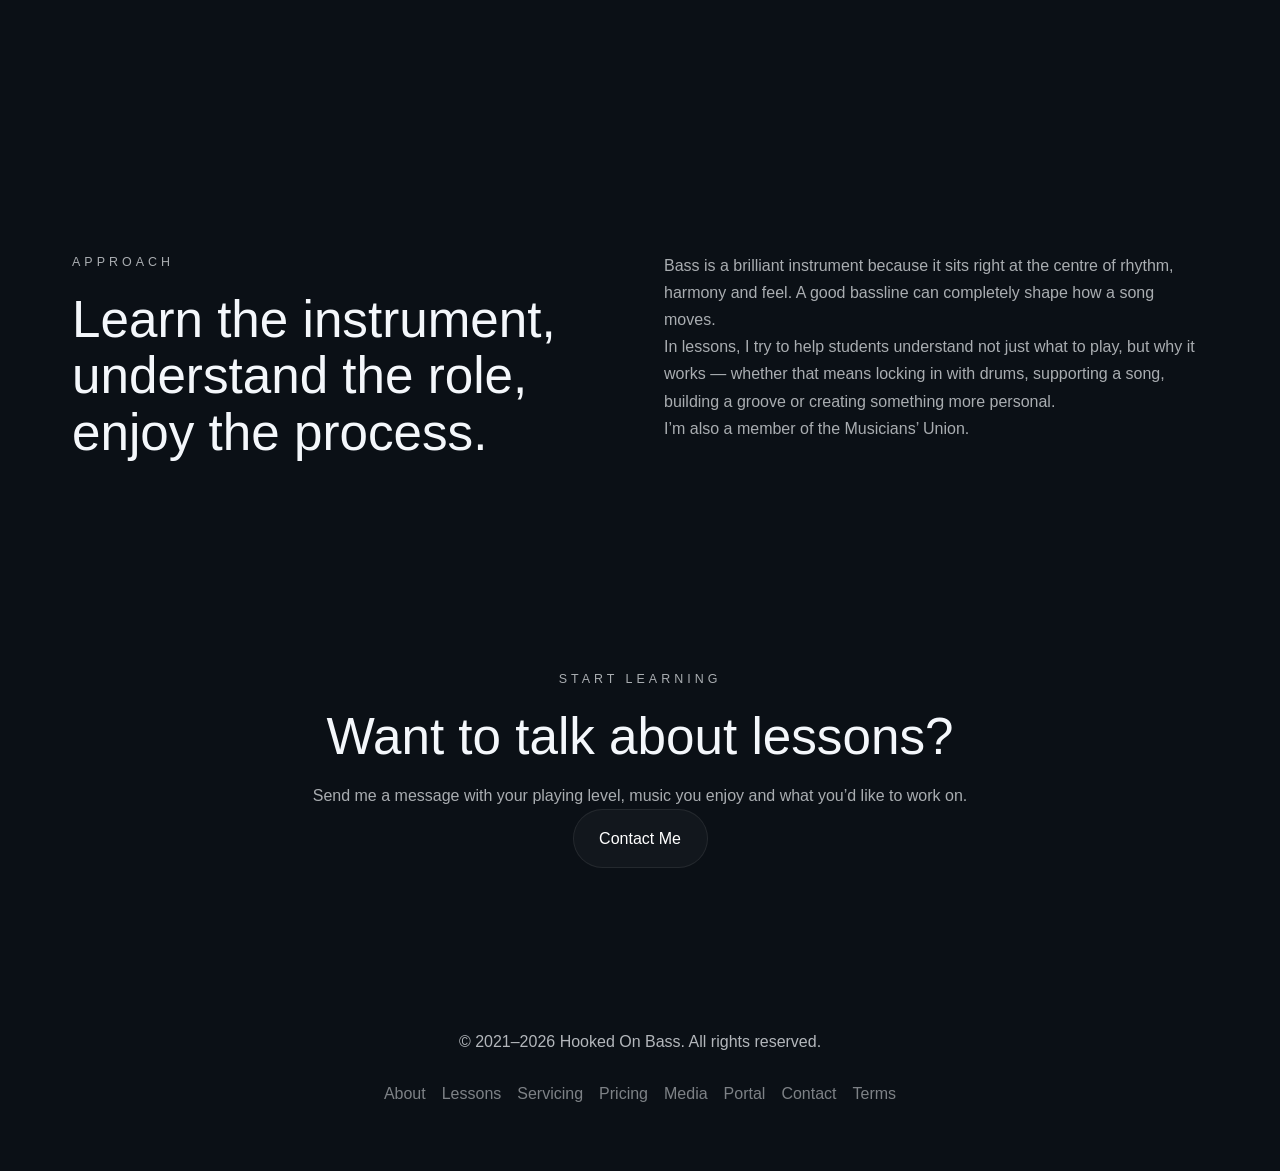
==== commit 9e6b6a2d: "Standardize navigation and update privacy disclosures" ====
--- a/about.html
+++ b/about.html
@@ -19,8 +19,9 @@
 
 <header class="site-header">
 
-    <nav class="main-nav">
+    <nav class="main-nav" aria-label="Main navigation">
       <a href="index.html">Home</a>
+      <a href="about.html" aria-current="page">About</a>
       <a href="lessons.html">Lessons</a>
       <a href="servicing.html">Servicing</a>
       <a href="pricing.html">Pricing</a>
--- a/style.css
+++ b/style.css
@@ -296,14 +296,16 @@
 
 .video-section {
   padding: 4rem 2rem;
-  max-width: 1100px;
+  max-width: 720px;
   margin: auto;
 }
 
-.video-section iframe {
+.video-section .site-video {
+  display: block;
   width: 100%;
   aspect-ratio: 16 / 9;
-  border: none;
+  object-fit: contain;
+  background: #000;
   border-radius: 24px;
   border: 1px solid var(--border);
 }
